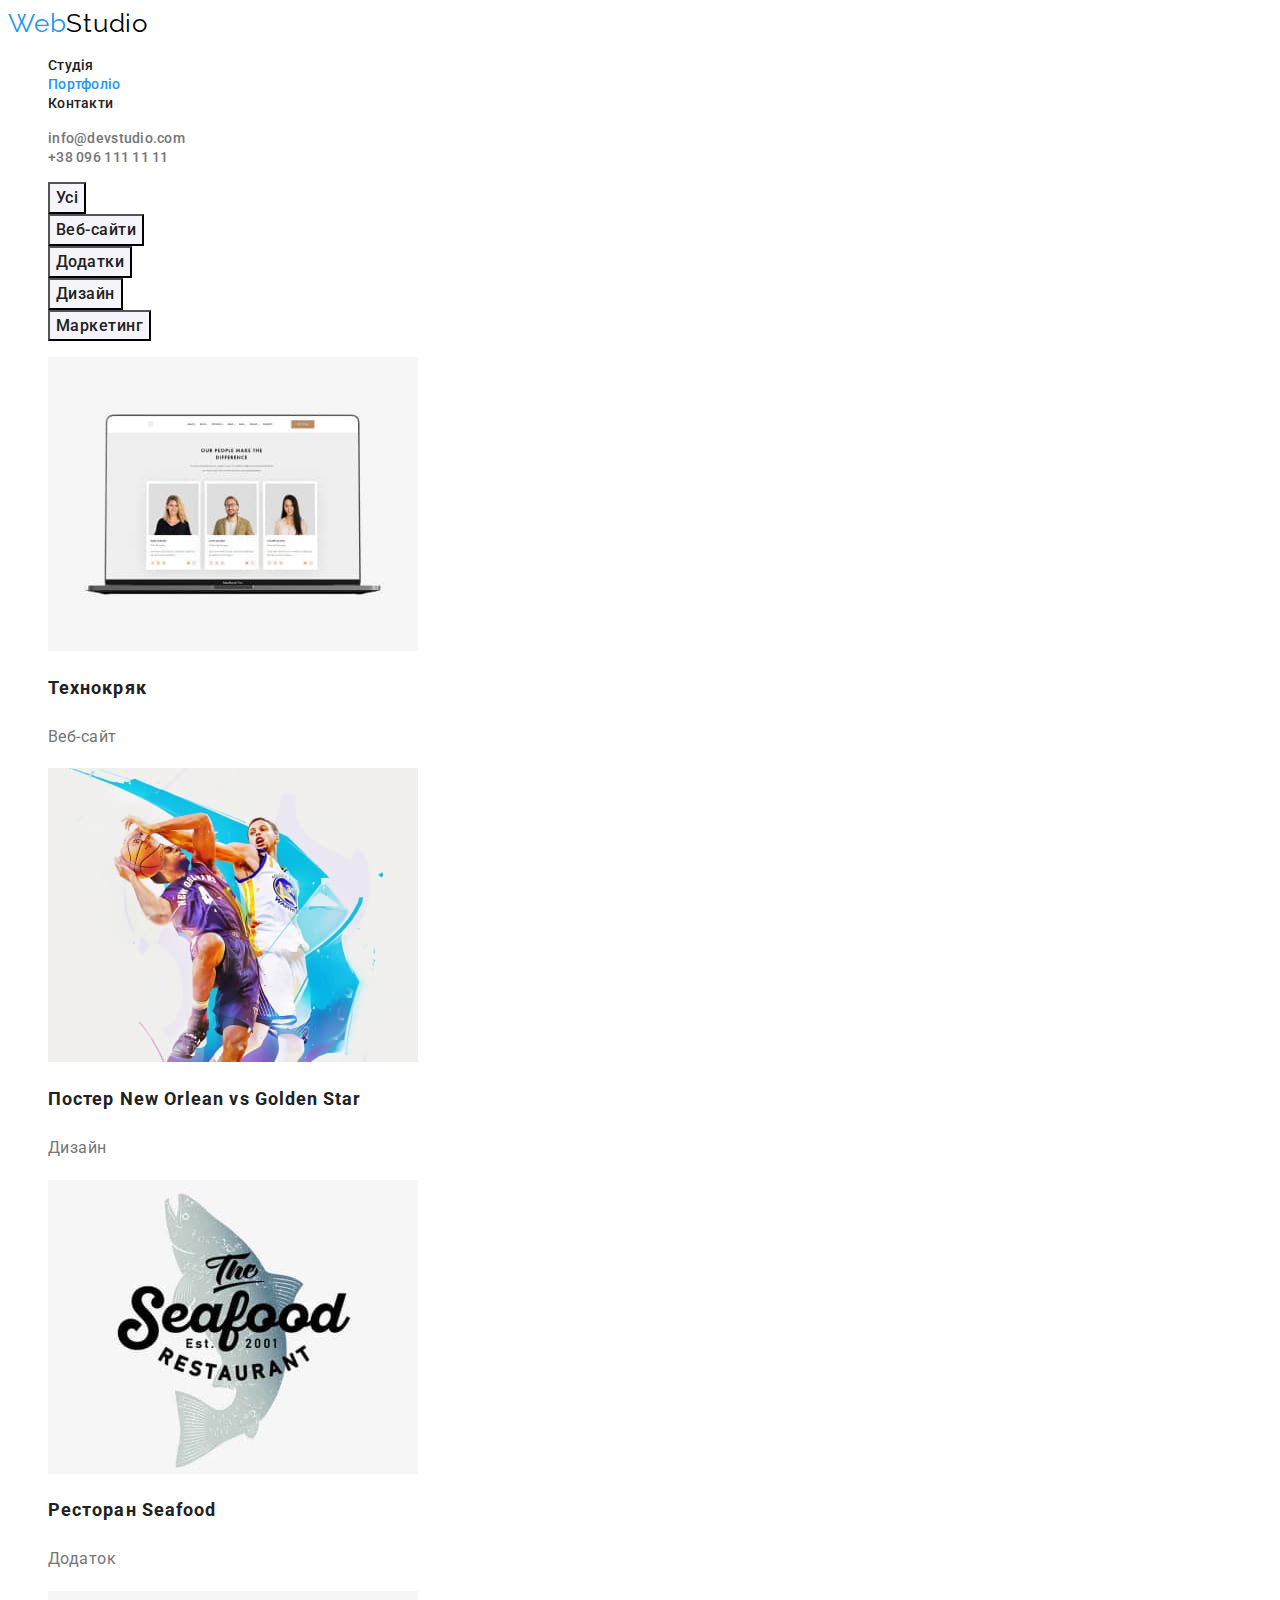
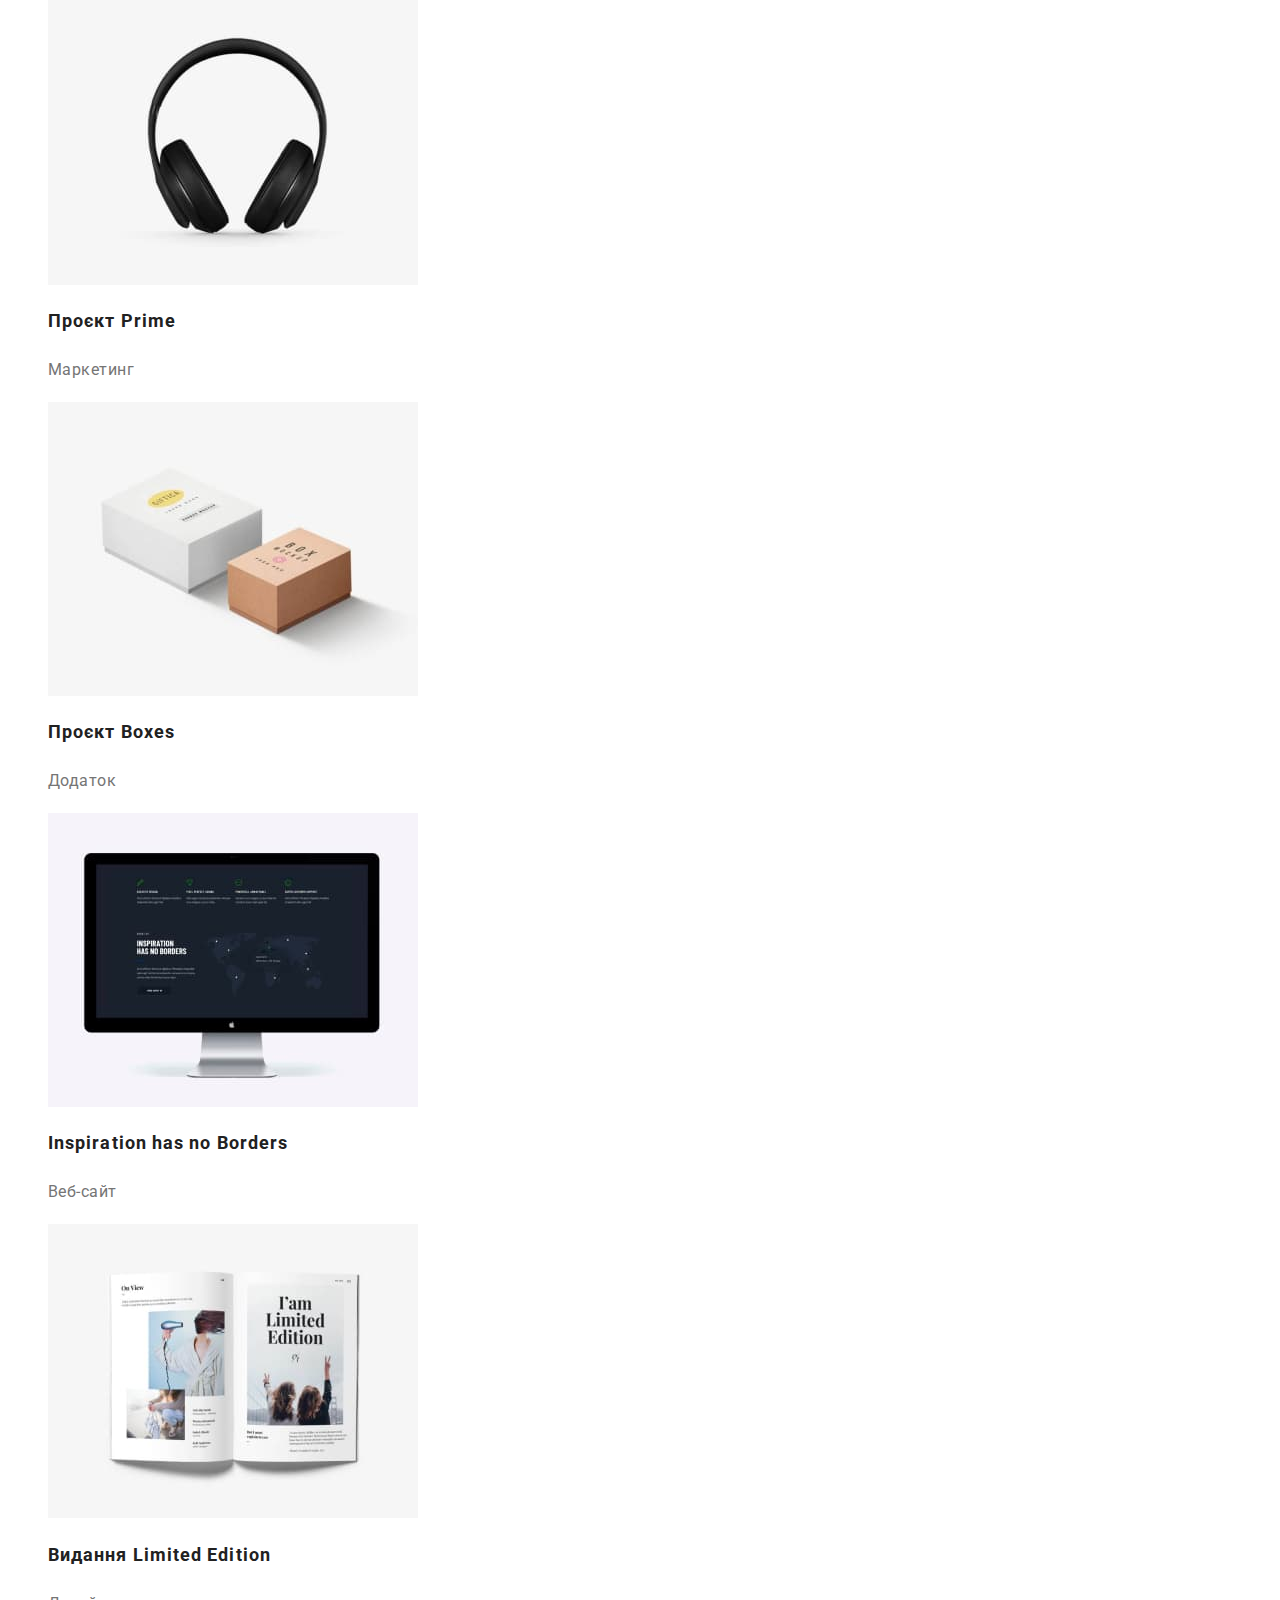
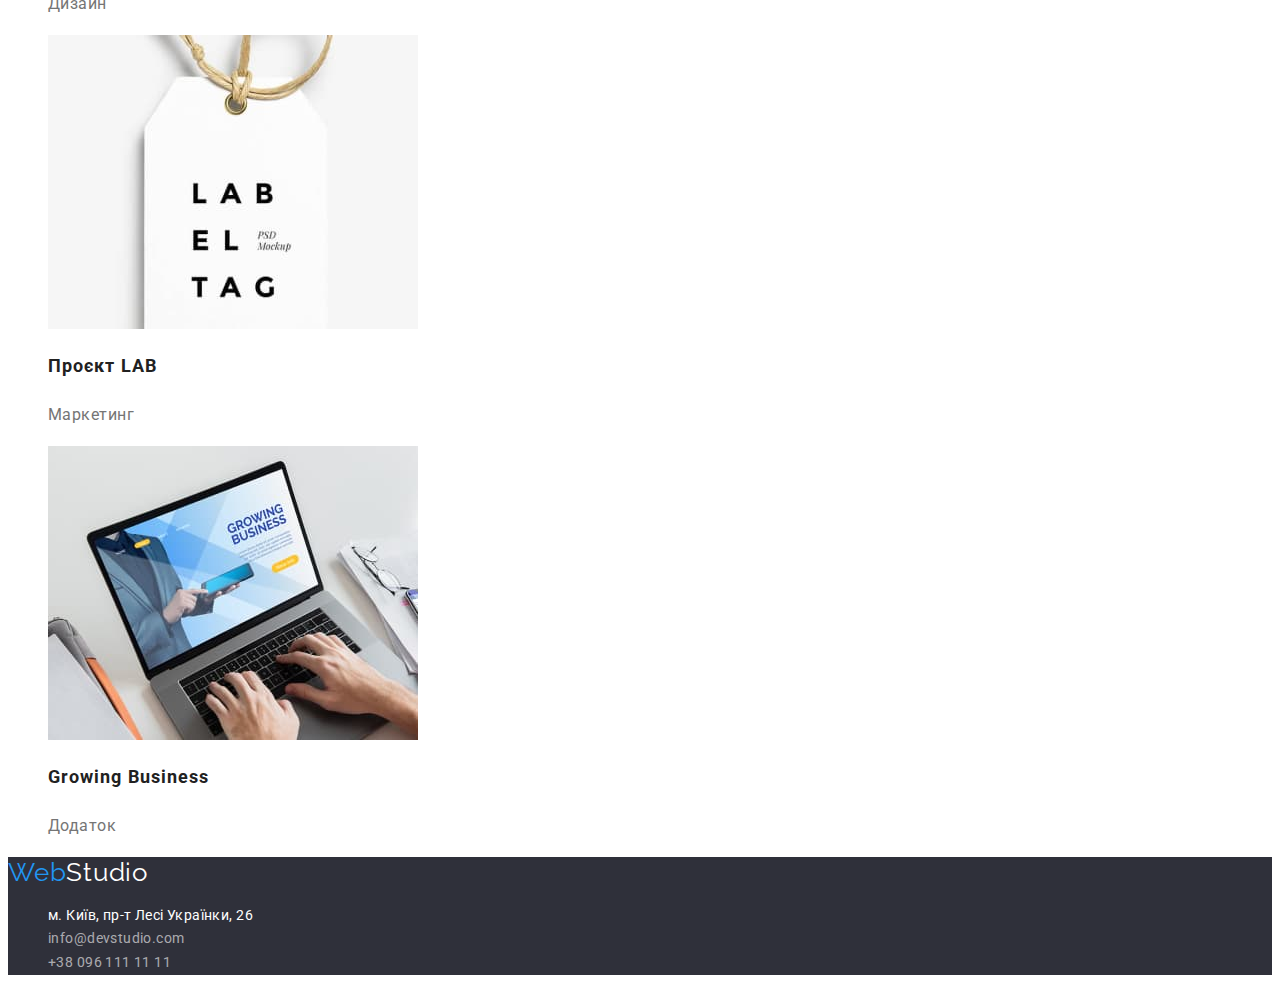
==== portfolio.html @ 79149551 "Initial commit" ====
<!DOCTYPE html>
<html lang="uk">
  <head>
    <meta charset="UTF-8" />
    <meta http-equiv="X-UA-Compatible" content="IE=edge" />
    <meta name="viewport" content="width=device-width, initial-scale=1.0" />
    <title>Портфоліо</title>
    <link rel="preconnect" href="https://fonts.googleapis.com" />
    <link rel="preconnect" href="https://fonts.gstatic.com" crossorigin />
    <link
      href="https://fonts.googleapis.com/css2?family=Raleway:wght@700&family=Roboto:wght@400;500;700;900&display=swap"
      rel="stylesheet"
    />
    <link rel="stylesheet" href="./css/styles.css" />
  </head>

  <body>
    <header>
      <a class="logo link" href="./index.html"
        >Web<span class="secondary-black">Studio</span></a
      >
      <nav>
        <ul class="header-list list">
          <li><a class="header-link link" href="./index.html">Студія</a></li>
          <li>
            <a class="header-link link current" href="./portfolio.html"
              >Портфоліо</a
            >
          </li>
          <li><a class="header-link link" href="">Контакти</a></li>
        </ul>
      </nav>
      <ul class="contacts-list list">
        <li>
          <a class="contacts-link link" href="emailto:info@devstudio.com"
            >info@devstudio.com</a
          >
        </li>
        <li>
          <a class="contacts-link link" href="tel:+380961111111"
            >+38 096 111 11 11</a
          >
        </li>
      </ul>
    </header>

    <main>
      <!-- Portfolio Section -->
      <section>
        <h1 class="visually-hidden">Наше портфоліо</h1>
        <ul class="filter-list list">
          <li><button class="filter-button" type="button">Усі</button></li>
          <li>
            <button class="filter-button" type="button">Веб-сайти</button>
          </li>
          <li><button class="filter-button" type="button">Додатки</button></li>
          <li><button class="filter-button" type="button">Дизайн</button></li>
          <li>
            <button class="filter-button" type="button">Маркетинг</button>
          </li>
        </ul>
        <ul class="portfolio-list list">
          <li>
            <img
              src="./images/portfolio1.jpg"
              alt="Наші спеціалісти"
              width="370"
              height="294"
            />
            <h2 class="portfolio-title">Технокряк</h2>
            <p class="portfolio-text">Веб-сайт</p>
          </li>
          <li>
            <img
              src="./images/portfolio2.jpg"
              alt="Футбольний постер"
              width="370"
              height="294"
            />
            <h2 class="portfolio-title">Постер New Orlean vs Golden Star</h2>
            <p class="portfolio-text">Дизайн</p>
          </li>
          <li>
            <img
              src="./images/portfolio3.jpg"
              alt="Логотип ресторану"
              width="370"
              height="294"
            />
            <h2 class="portfolio-title">Ресторан Seafood</h2>
            <p class="portfolio-text">Додаток</p>
          </li>
          <li>
            <img
              src="./images/portfolio4.jpg"
              alt="Навушники"
              width="370"
              height="294"
            />
            <h2 class="portfolio-title">Проєкт Prime</h2>
            <p class="portfolio-text">Маркетинг</p>
          </li>
          <li>
            <img
              src="./images/portfolio5.jpg"
              alt="Дві коробочки"
              width="370"
              height="294"
            />
            <h2 class="portfolio-title">Проєкт Boxes</h2>
            <p class="portfolio-text">Додаток</p>
          </li>
          <li>
            <img
              src="./images/portfolio6.jpg"
              alt="Монітор"
              width="370"
              height="294"
            />
            <h2 class="portfolio-title">Inspiration has no Borders</h2>
            <p class="portfolio-text">Веб-сайт</p>
          </li>
          <li>
            <img
              src="./images/portfolio7.jpg"
              alt="Відкрита книга"
              width="370"
              height="294"
            />
            <h2 class="portfolio-title">Видання Limited Edition</h2>
            <p class="portfolio-text">Дизайн</p>
          </li>
          <li>
            <img
              src="./images/portfolio8.jpg"
              alt="Паперовий ярлик"
              width="370"
              height="294"
            />
            <h2 class="portfolio-title">Проєкт LAB</h2>
            <p class="portfolio-text">Маркетинг</p>
          </li>
          <li>
            <img
              src="./images/portfolio9.jpg"
              alt="Відкритий ноутбук"
              width="370"
              height="294"
            />
            <h2 class="portfolio-title">Growing Business</h2>
            <p class="portfolio-text">Додаток</p>
          </li>
        </ul>
      </section>
    </main>

    <footer class="footer">
      <a class="logo link" href="./index.html"
        >Web<span class="main-white">Studio</span></a
      >
      <address class="footer-address">
        <ul class="footer-list list">
          <li>
            <a
              class="footer-link link"
              href="https://goo.gl/maps/Sf7SDFhJT4M1kA9y5"
              target="_blank"
              rel="noopener noreferrer"
              >м. Київ, пр-т Лесі Українки, 26
            </a>
          </li>
          <li>
            <a
              class="footer-link link contacts"
              href="emailto:info@devstudio.com"
              >info@devstudio.com</a
            >
          </li>
          <li>
            <a class="footer-link link contacts" href="tel:+380961111111"
              >+38 096 111 11 11</a
            >
          </li>
        </ul>
      </address>
    </footer>
  </body>
</html>
---- css/styles.css ----
:root {
  --main-color: #212121;
  --text-color: #757575;
  --accent-color: #2196f3;
  --main-white-color: #ffff;
  --secondary-white-color: rgba(255, 255, 255, 0.6);
  --secondary-black-color: #000000;
  --background-dark-color: #2f303a;
  --background-light-color: #f5f4fa;
  --background-blue-color: #188ce8;
}

body {
  font-family: "Roboto", "Arial", "Helvetica", sans-serif;
  background-color: var(--main-white-color);
}

.link {
  text-decoration: none;
}

.list {
  list-style: none;
}

.visually-hidden {
  position: absolute;
  white-space: nowrap;
  width: 1px;
  height: 1px;
  overflow: hidden;
  border: 0;
  padding: 0;
  clip: rect(0 0 0 0);
  clip-path: inset(50%);
  margin: -1px;
}

/* -----Header-Logo----- */
.logo {
  color: var(--accent-color);
  font-family: "Raleway", sans-serif;
  font-size: 26px;
  line-height: 1.19;
  letter-spacing: 0.03em;
}

.secondary-black {
  color: var(--secondary-black-color);
}

/* -----Header Site Nav----- */
.header-link,
.contacts-link {
  font-weight: 500;
  font-size: 14px;
  line-height: 1.14;
  letter-spacing: 0.02em;
  color: var(--main-color);
}

.contacts-link.link {
  color: var(--text-color);
}

.header-link:hover,
.header-link:focus {
  color: var(--accent-color);
}

.header-list .current {
  color: var(--accent-color);
}

/* -----Header Contacts----- */
.contacts-link:hover,
.contacts-link:focus {
  color: var(--accent-color);
}

/* -----Hero Section----- */
.hero {
  background-color: var(--background-dark-color);
}

.hero-title {
  font-weight: 900;
  font-size: 44px;
  line-height: 1.36;
  letter-spacing: 0.06em;
  text-transform: uppercase;
  color: var(--main-white-color);
}

.hero-button {
  font-family: inherit;
  font-weight: 700;
  font-size: 16px;
  line-height: 1.88;
  letter-spacing: 0.06em;
  color: var(--main-white-color);
  background-color: var(--accent-color);
  cursor: pointer;
}

.hero-button:hover,
.hero-button:focus {
  background-color: var(--background-blue-color);
}
/* -----List of Merits----- */
.merits-title {
  font-size: 14px;
  line-height: 1.14;
  letter-spacing: 0.03em;
  text-transform: uppercase;
  color: var(--main-color);
}

.merits-text {
  font-size: 14px;
  line-height: 1.71;
  letter-spacing: 0.03em;
  color: var(--text-color);
}

/* -----What We Do----- */
.activities-title {
  font-size: 36px;
  line-height: 1.17;
  letter-spacing: 0.03em;
  color: var(--main-color);
}

/* -----Our Team----- */
.team {
  background-color: var(--background-light-color);
}
.team-title {
  font-size: 36px;
  line-height: 1.17;
  letter-spacing: 0.03em;
  color: var(--main-color);
}

.team-member {
  font-weight: 500;
  font-size: 16px;
  line-height: 1.19;
  letter-spacing: 0.03em;
  color: var(--main-color);
}
.team-member-role {
  font-size: 16px;
  line-height: 1.19;
  letter-spacing: 0.03em;
  color: var(--text-color);
}

/* -----Portfolio Page----- */
.filter-button {
  font-family: inherit;
  font-weight: 500;
  font-size: 16px;
  line-height: 1.62;
  letter-spacing: 0.03em;
  color: var(--main-color);
  background-color: var(--background-light-color);
  cursor: pointer;
}

.filter-button:hover,
.filter-button:focus {
  color: var(--main-white-color);
  background-color: var(--accent-color);
}

.portfolio-title {
  font-size: 18px;
  line-height: 2;
  letter-spacing: 0.06em;
  color: var(--main-color);
}

.portfolio-text {
  font-size: 16px;
  line-height: 1.88;
  letter-spacing: 0.03em;
  color: var(--text-color);
}
/* -----Footer----- */
.footer {
  background-color: var(--background-dark-color);
}

/* -----Footer Logo----- */
.logo {
  color: var(--accent-color);
  font-family: "Raleway", sans-serif;
  font-size: 26px;
  line-height: 1.19;
  letter-spacing: 0.03em;
}

.main-white {
  color: var(--main-white-color);
}

/* -----Footer Contacts----- */
.footer-address {
  font-style: normal;
}

.footer-link {
  font-size: 14px;
  line-height: 1.71;
  letter-spacing: 0.03em;
  color: var(--main-white-color);
}

.footer-link.contacts {
  color: rgba(255, 255, 255, 0.6);
}

.footer-link:hover,
.footer-link:focus {
  color: var(--accent-color);
}
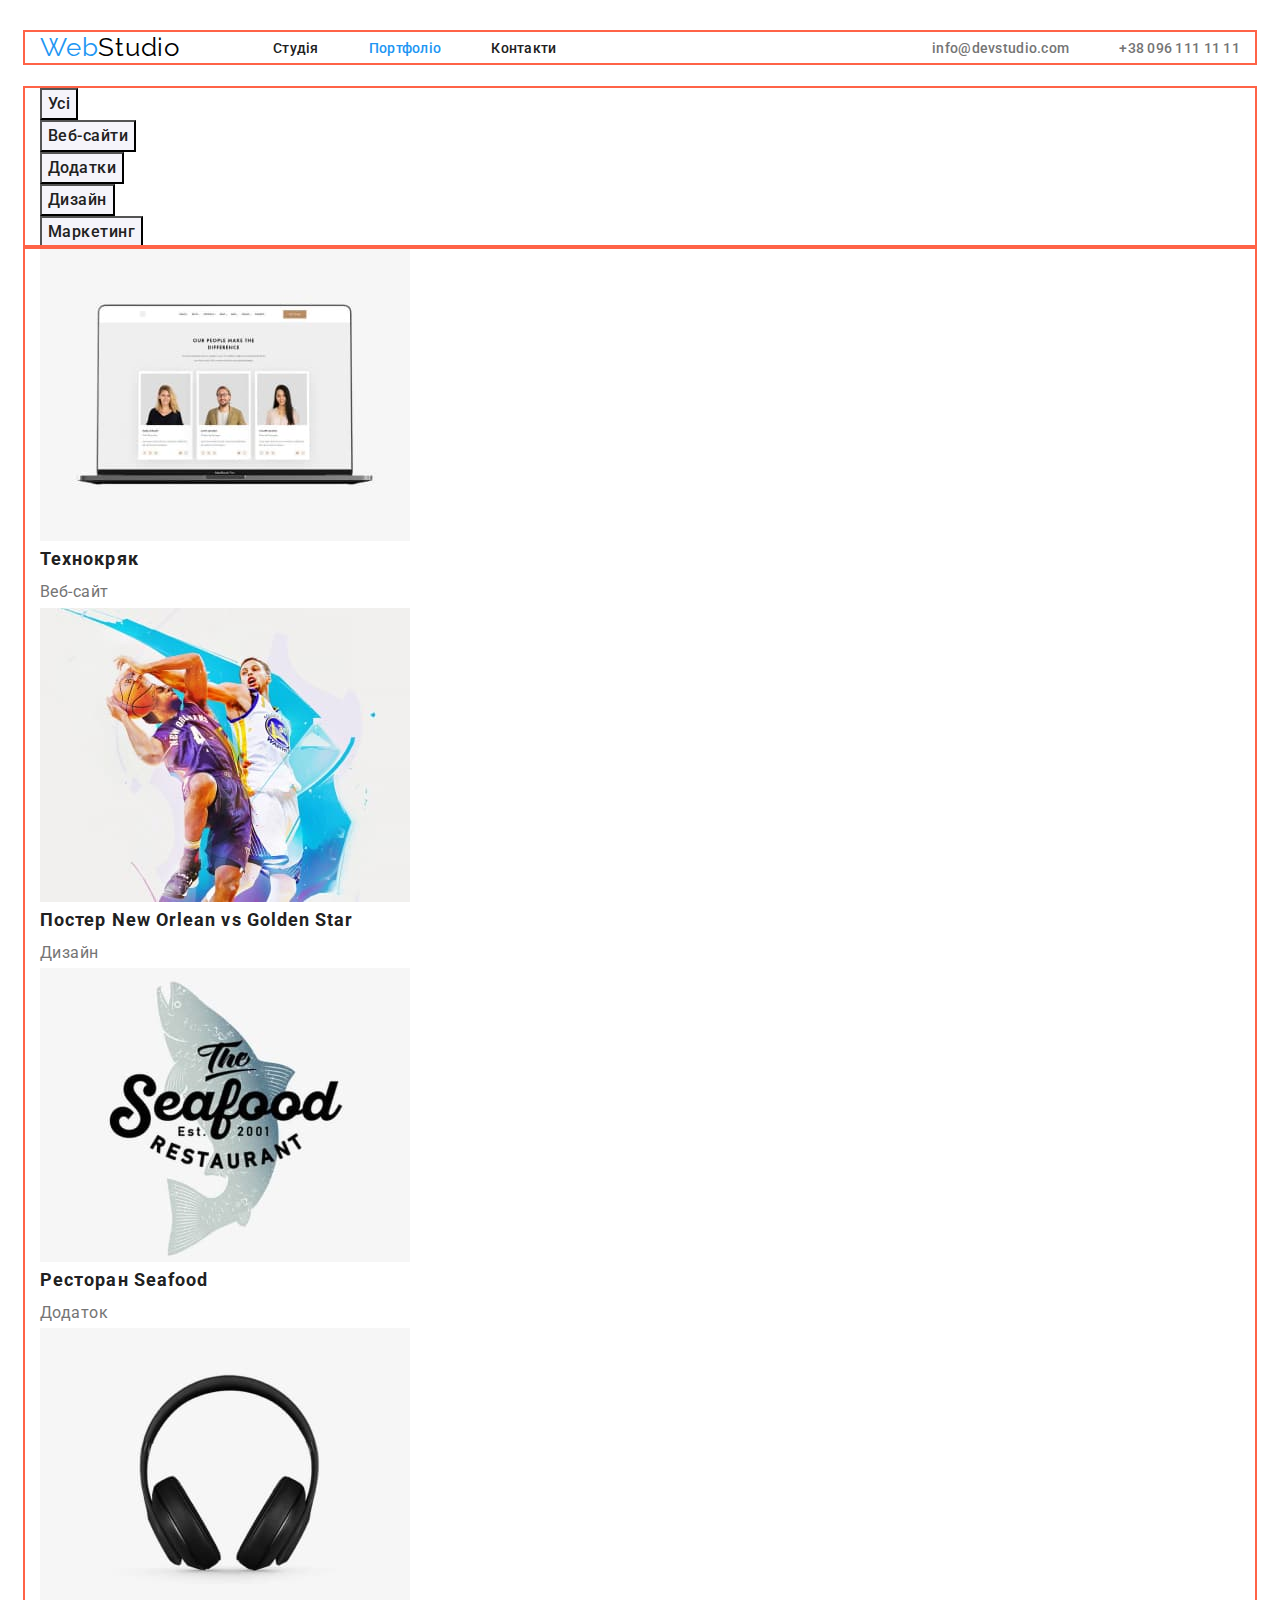
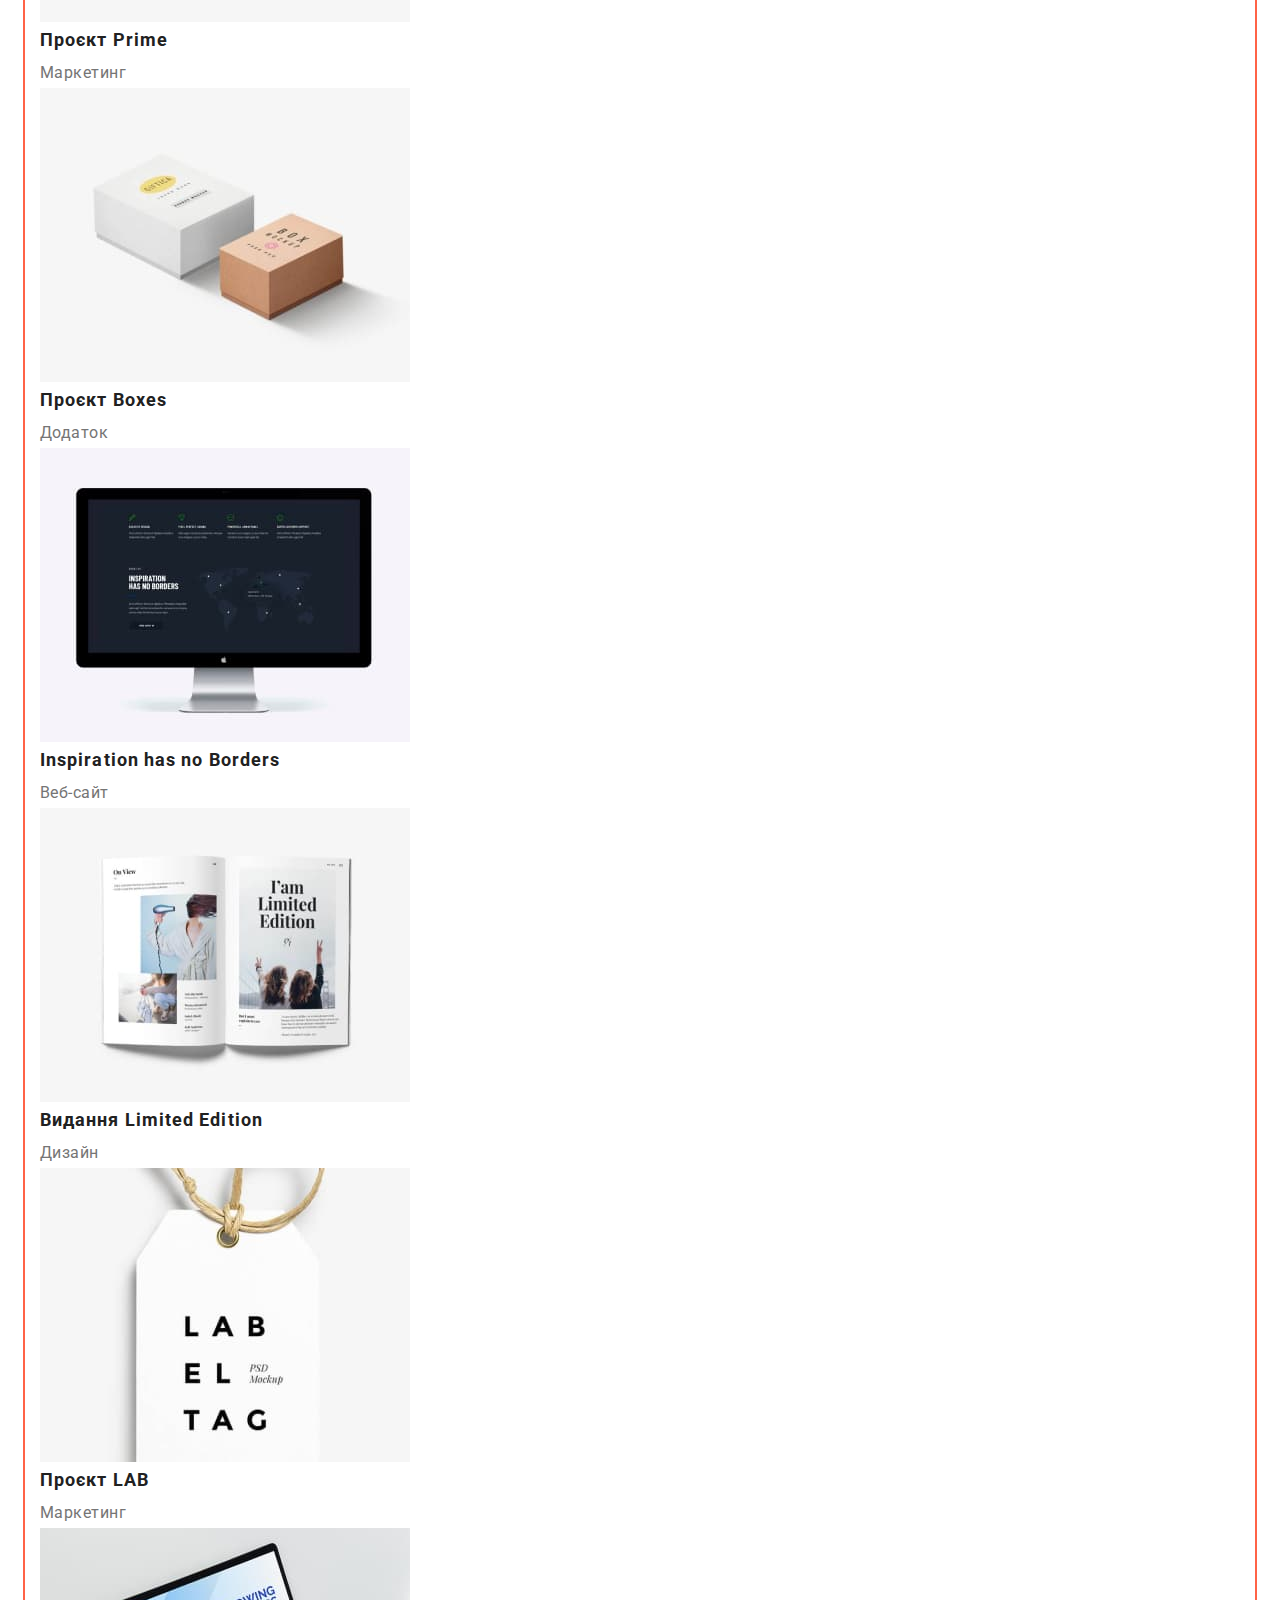
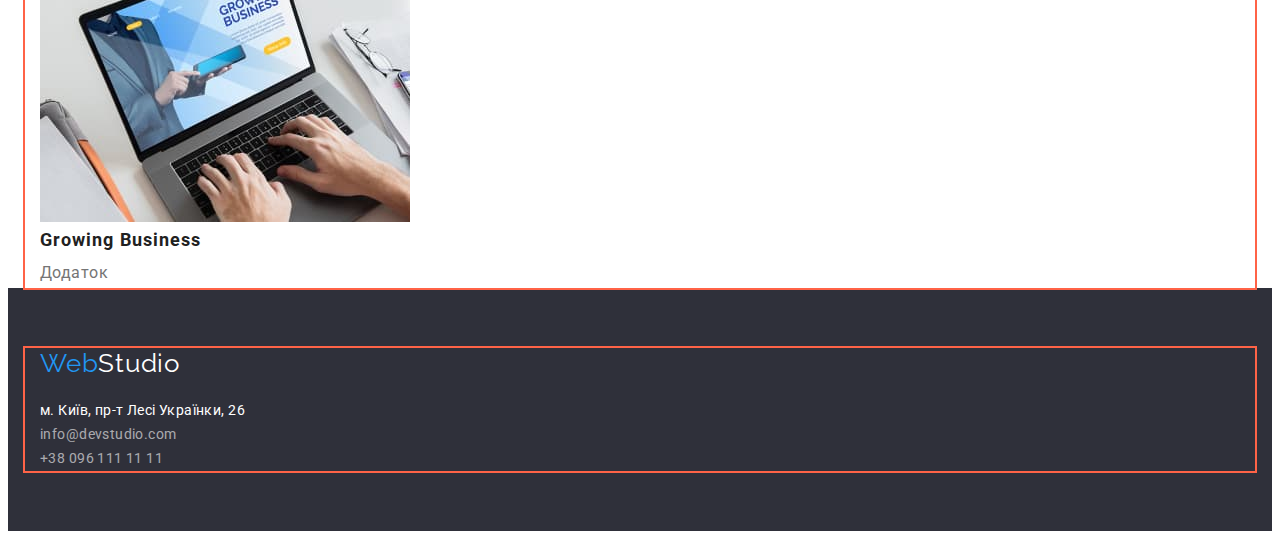
==== commit 6ee744d3: "Adds normalize, reset, containers" ====
--- a/portfolio.html
+++ b/portfolio.html
@@ -11,178 +11,187 @@
       href="https://fonts.googleapis.com/css2?family=Raleway:wght@700&family=Roboto:wght@400;500;700;900&display=swap"
       rel="stylesheet"
     />
+    <link rel="stylesheet" href="https://cdnjs.cloudflare.com/ajax/libs/modern-normalize/1.1.0/modern-normalize.min.css" integrity="sha512-wpPYUAdjBVSE4KJnH1VR1HeZfpl1ub8YT/NKx4PuQ5NmX2tKuGu6U/JRp5y+Y8XG2tV+wKQpNHVUX03MfMFn9Q==" crossorigin="anonymous" referrerpolicy="no-referrer" />
     <link rel="stylesheet" href="./css/styles.css" />
   </head>
 
   <body>
-    <header>
-      <a class="logo link" href="./index.html"
-        >Web<span class="secondary-black">Studio</span></a
-      >
-      <nav>
-        <ul class="header-list list">
-          <li><a class="header-link link" href="./index.html">Студія</a></li>
+    <header class="header">
+      <div class="container header-container">
+        <a class="logo link" href="./index.html"
+          >Web<span class="secondary-black">Studio</span></a
+        >
+        <nav class="header-nav">
+          <ul class="header-list list">
+            <li><a class="header-link link" href="./index.html">Студія</a></li>
+            <li>
+              <a class="header-link link current" href="./portfolio.html"
+                >Портфоліо</a
+              >
+            </li>
+            <li><a class="header-link link" href="">Контакти</a></li>
+          </ul>
+        </nav>
+        <ul class="contacts-list list">
           <li>
-            <a class="header-link link current" href="./portfolio.html"
-              >Портфоліо</a
+            <a class="contacts-link link" href="emailto:info@devstudio.com"
+              >info@devstudio.com</a
             >
           </li>
-          <li><a class="header-link link" href="">Контакти</a></li>
+          <li>
+            <a class="contacts-link link" href="tel:+380961111111"
+              >+38 096 111 11 11</a
+            >
+          </li>
         </ul>
-      </nav>
-      <ul class="contacts-list list">
-        <li>
-          <a class="contacts-link link" href="emailto:info@devstudio.com"
-            >info@devstudio.com</a
-          >
-        </li>
-        <li>
-          <a class="contacts-link link" href="tel:+380961111111"
-            >+38 096 111 11 11</a
-          >
-        </li>
-      </ul>
+      </div>
     </header>
 
     <main>
       <!-- Portfolio Section -->
       <section>
         <h1 class="visually-hidden">Наше портфоліо</h1>
-        <ul class="filter-list list">
-          <li><button class="filter-button" type="button">Усі</button></li>
-          <li>
-            <button class="filter-button" type="button">Веб-сайти</button>
-          </li>
-          <li><button class="filter-button" type="button">Додатки</button></li>
-          <li><button class="filter-button" type="button">Дизайн</button></li>
-          <li>
-            <button class="filter-button" type="button">Маркетинг</button>
-          </li>
-        </ul>
-        <ul class="portfolio-list list">
-          <li>
-            <img
-              src="./images/portfolio1.jpg"
-              alt="Наші спеціалісти"
-              width="370"
-              height="294"
-            />
-            <h2 class="portfolio-title">Технокряк</h2>
-            <p class="portfolio-text">Веб-сайт</p>
-          </li>
-          <li>
-            <img
-              src="./images/portfolio2.jpg"
-              alt="Футбольний постер"
-              width="370"
-              height="294"
-            />
-            <h2 class="portfolio-title">Постер New Orlean vs Golden Star</h2>
-            <p class="portfolio-text">Дизайн</p>
-          </li>
-          <li>
-            <img
-              src="./images/portfolio3.jpg"
-              alt="Логотип ресторану"
-              width="370"
-              height="294"
-            />
-            <h2 class="portfolio-title">Ресторан Seafood</h2>
-            <p class="portfolio-text">Додаток</p>
-          </li>
-          <li>
-            <img
-              src="./images/portfolio4.jpg"
-              alt="Навушники"
-              width="370"
-              height="294"
-            />
-            <h2 class="portfolio-title">Проєкт Prime</h2>
-            <p class="portfolio-text">Маркетинг</p>
-          </li>
-          <li>
-            <img
-              src="./images/portfolio5.jpg"
-              alt="Дві коробочки"
-              width="370"
-              height="294"
-            />
-            <h2 class="portfolio-title">Проєкт Boxes</h2>
-            <p class="portfolio-text">Додаток</p>
-          </li>
-          <li>
-            <img
-              src="./images/portfolio6.jpg"
-              alt="Монітор"
-              width="370"
-              height="294"
-            />
-            <h2 class="portfolio-title">Inspiration has no Borders</h2>
-            <p class="portfolio-text">Веб-сайт</p>
-          </li>
-          <li>
-            <img
-              src="./images/portfolio7.jpg"
-              alt="Відкрита книга"
-              width="370"
-              height="294"
-            />
-            <h2 class="portfolio-title">Видання Limited Edition</h2>
-            <p class="portfolio-text">Дизайн</p>
-          </li>
-          <li>
-            <img
-              src="./images/portfolio8.jpg"
-              alt="Паперовий ярлик"
-              width="370"
-              height="294"
-            />
-            <h2 class="portfolio-title">Проєкт LAB</h2>
-            <p class="portfolio-text">Маркетинг</p>
-          </li>
-          <li>
-            <img
-              src="./images/portfolio9.jpg"
-              alt="Відкритий ноутбук"
-              width="370"
-              height="294"
-            />
-            <h2 class="portfolio-title">Growing Business</h2>
-            <p class="portfolio-text">Додаток</p>
-          </li>
-        </ul>
+        <div class="container">
+          <ul class="filter-list list">
+            <li><button class="filter-button" type="button">Усі</button></li>
+            <li>
+              <button class="filter-button" type="button">Веб-сайти</button>
+            </li>
+            <li><button class="filter-button" type="button">Додатки</button></li>
+            <li><button class="filter-button" type="button">Дизайн</button></li>
+            <li>
+              <button class="filter-button" type="button">Маркетинг</button>
+            </li>
+          </ul>
+        </div>
+        <div class="container">
+          <ul class="portfolio-list list">
+            <li>
+              <img
+                src="./images/portfolio1.jpg"
+                alt="Наші спеціалісти"
+                width="370"
+                height="294"
+              />
+              <h2 class="portfolio-title">Технокряк</h2>
+              <p class="portfolio-text">Веб-сайт</p>
+            </li>
+            <li>
+              <img
+                src="./images/portfolio2.jpg"
+                alt="Футбольний постер"
+                width="370"
+                height="294"
+              />
+              <h2 class="portfolio-title">Постер New Orlean vs Golden Star</h2>
+              <p class="portfolio-text">Дизайн</p>
+            </li>
+            <li>
+              <img
+                src="./images/portfolio3.jpg"
+                alt="Логотип ресторану"
+                width="370"
+                height="294"
+              />
+              <h2 class="portfolio-title">Ресторан Seafood</h2>
+              <p class="portfolio-text">Додаток</p>
+            </li>
+            <li>
+              <img
+                src="./images/portfolio4.jpg"
+                alt="Навушники"
+                width="370"
+                height="294"
+              />
+              <h2 class="portfolio-title">Проєкт Prime</h2>
+              <p class="portfolio-text">Маркетинг</p>
+            </li>
+            <li>
+              <img
+                src="./images/portfolio5.jpg"
+                alt="Дві коробочки"
+                width="370"
+                height="294"
+              />
+              <h2 class="portfolio-title">Проєкт Boxes</h2>
+              <p class="portfolio-text">Додаток</p>
+            </li>
+            <li>
+              <img
+                src="./images/portfolio6.jpg"
+                alt="Монітор"
+                width="370"
+                height="294"
+              />
+              <h2 class="portfolio-title">Inspiration has no Borders</h2>
+              <p class="portfolio-text">Веб-сайт</p>
+            </li>
+            <li>
+              <img
+                src="./images/portfolio7.jpg"
+                alt="Відкрита книга"
+                width="370"
+                height="294"
+              />
+              <h2 class="portfolio-title">Видання Limited Edition</h2>
+              <p class="portfolio-text">Дизайн</p>
+            </li>
+            <li>
+              <img
+                src="./images/portfolio8.jpg"
+                alt="Паперовий ярлик"
+                width="370"
+                height="294"
+              />
+              <h2 class="portfolio-title">Проєкт LAB</h2>
+              <p class="portfolio-text">Маркетинг</p>
+            </li>
+            <li>
+              <img
+                src="./images/portfolio9.jpg"
+                alt="Відкритий ноутбук"
+                width="370"
+                height="294"
+              />
+              <h2 class="portfolio-title">Growing Business</h2>
+              <p class="portfolio-text">Додаток</p>
+            </li>
+          </ul>
+        </div>
       </section>
     </main>
 
     <footer class="footer">
-      <a class="logo link" href="./index.html"
-        >Web<span class="main-white">Studio</span></a
-      >
-      <address class="footer-address">
-        <ul class="footer-list list">
-          <li>
-            <a
-              class="footer-link link"
-              href="https://goo.gl/maps/Sf7SDFhJT4M1kA9y5"
-              target="_blank"
-              rel="noopener noreferrer"
-              >м. Київ, пр-т Лесі Українки, 26
-            </a>
-          </li>
-          <li>
-            <a
-              class="footer-link link contacts"
-              href="emailto:info@devstudio.com"
-              >info@devstudio.com</a
-            >
-          </li>
-          <li>
-            <a class="footer-link link contacts" href="tel:+380961111111"
-              >+38 096 111 11 11</a
-            >
-          </li>
-        </ul>
-      </address>
+      <div class="container">
+        <a class="logo link" href="./index.html"
+          >Web<span class="main-white">Studio</span></a
+        >
+        <address class="footer-address">
+          <ul class="footer-list list">
+            <li>
+              <a
+                class="footer-link link"
+                href="https://goo.gl/maps/Sf7SDFhJT4M1kA9y5"
+                target="_blank"
+                rel="noopener noreferrer"
+                >м. Київ, пр-т Лесі Українки, 26
+              </a>
+            </li>
+            <li>
+              <a
+                class="footer-link link contacts"
+                href="emailto:info@devstudio.com"
+                >info@devstudio.com</a
+              >
+            </li>
+            <li>
+              <a class="footer-link link contacts" href="tel:+380961111111"
+                >+38 096 111 11 11</a
+              >
+            </li>
+          </ul>
+        </address>
+      </div>
     </footer>
   </body>
 </html>
--- a/css/styles.css
+++ b/css/styles.css
@@ -15,12 +15,44 @@
   background-color: var(--main-white-color);
 }
 
+p,
+h1,
+h2,
+h3,
+h4,
+h5,
+h6 {
+  margin: 0;
+}
+
+ul {
+  margin: 0;
+  padding-left: 0;
+}
+
+img {
+  display: block;
+}
+
 .link {
   text-decoration: none;
 }
 
 .list {
   list-style: none;
+}
+
+.section {
+  padding-top: 94px;
+  padding-bottom: 94px;
+}
+
+.container {
+  width: 1200px;
+  padding-left: 15px;
+  padding-right: 15px;
+  margin: 0 auto;
+  outline: 2px solid tomato;
 }
 
 .visually-hidden {
@@ -36,7 +68,35 @@
   margin: -1px;
 }
 
+/* -----Header Positioning----- */
+
+.header {
+  padding-top: 24px;
+  padding-bottom: 25px;
+}
+
+.header-container {
+  display: flex;
+  align-items: center;
+}
+
+.header-nav {
+  margin-left: 93px;
+}
+
+.header-list {
+  display: flex;
+  gap: 50px;
+}
+
+.contacts-list {
+  display: flex;
+  gap: 50px;
+  margin-left: auto;
+}
+
 /* -----Header-Logo----- */
+
 .logo {
   color: var(--accent-color);
   font-family: "Raleway", sans-serif;
@@ -83,7 +143,19 @@
   background-color: var(--background-dark-color);
 }
 
+.hero.section {
+  padding-top: 200px;
+  padding-bottom: 200px;
+}
+
+.hero-container {
+    text-align: center;
+}
+
 .hero-title {
+  max-width: 696px;
+  margin: 0 auto;
+  
   font-weight: 900;
   font-size: 44px;
   line-height: 1.36;
@@ -93,6 +165,8 @@
 }
 
 .hero-button {
+  margin-top: 30px;
+
   font-family: inherit;
   font-weight: 700;
   font-size: 16px;
@@ -192,6 +266,17 @@
   background-color: var(--background-dark-color);
 }
 
+/* -----Footer Positioning----- */
+
+.footer {
+  padding-top: 60px;
+  padding-bottom: 60px;
+}
+
+.footer-list {
+  gap: 9px;
+}
+
 /* -----Footer Logo----- */
 .logo {
   color: var(--accent-color);
@@ -207,6 +292,8 @@
 
 /* -----Footer Contacts----- */
 .footer-address {
+  margin-top: 20px;
+
   font-style: normal;
 }
 
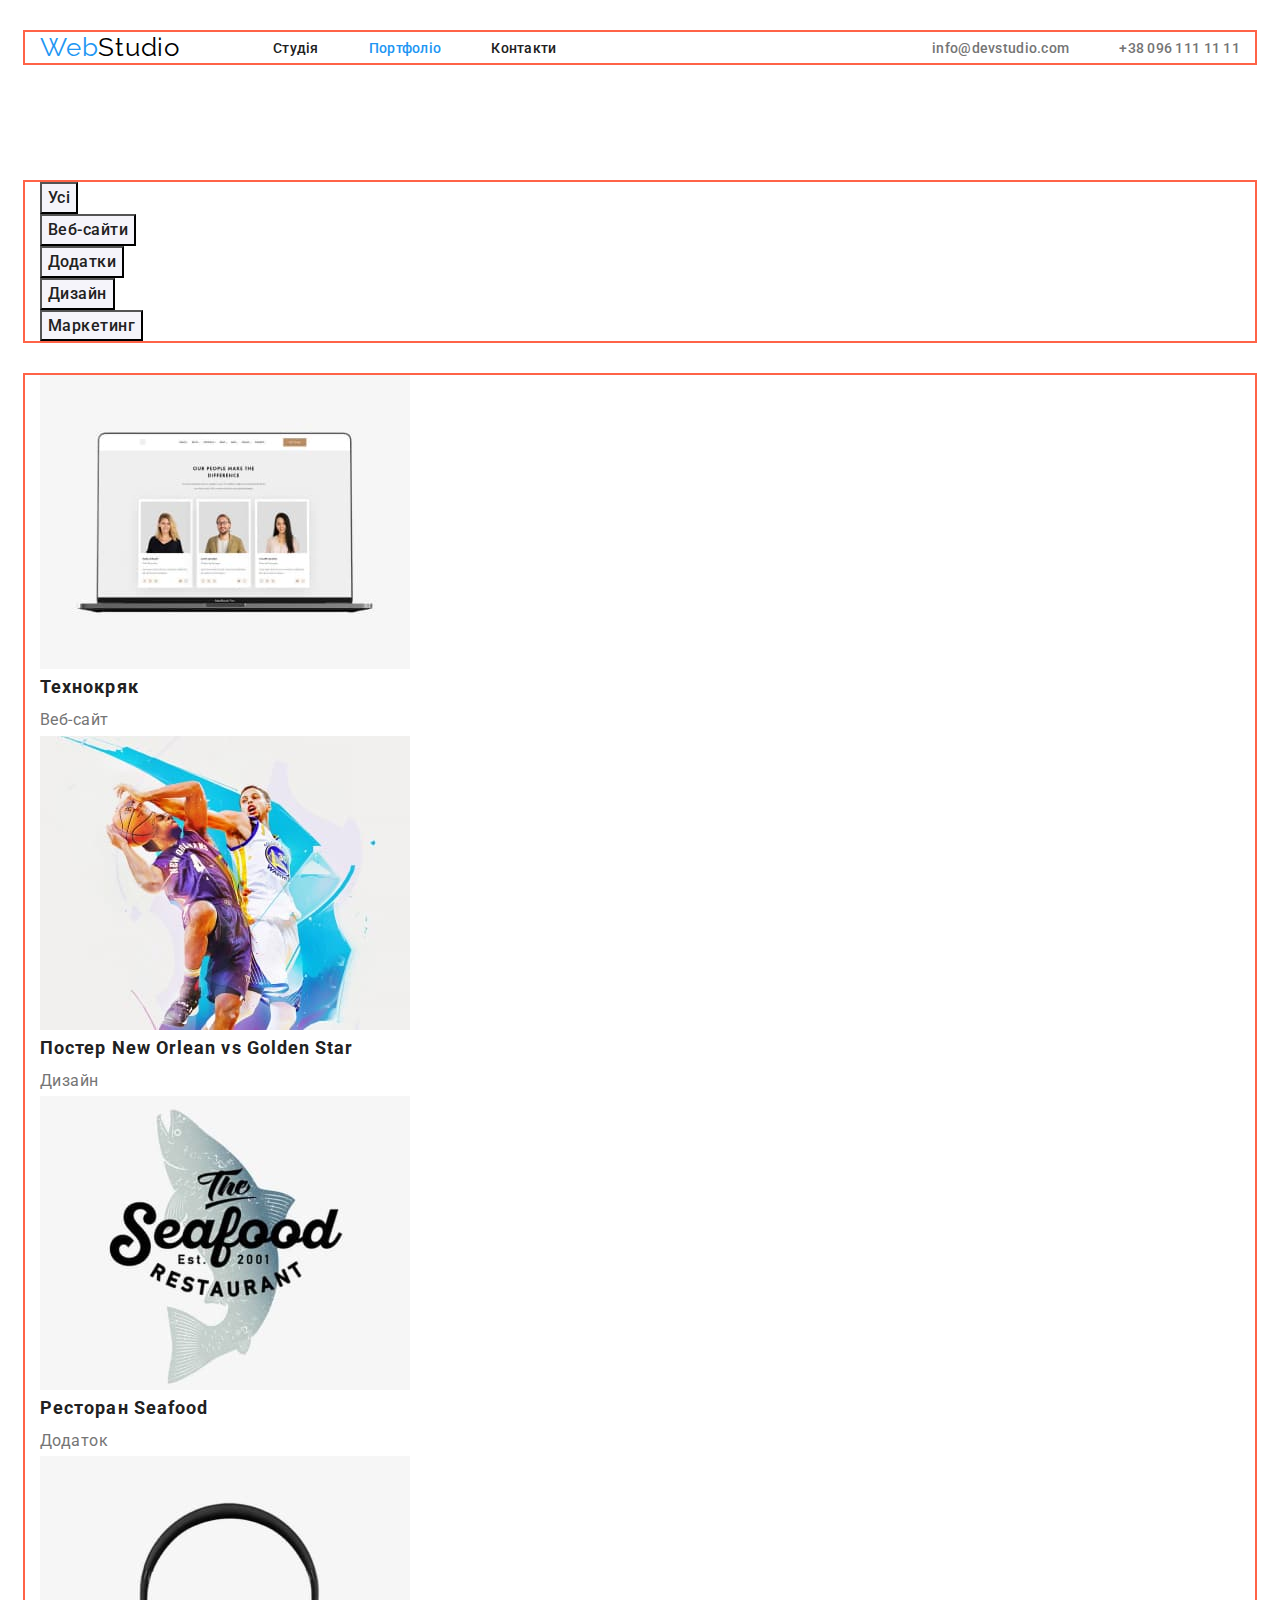
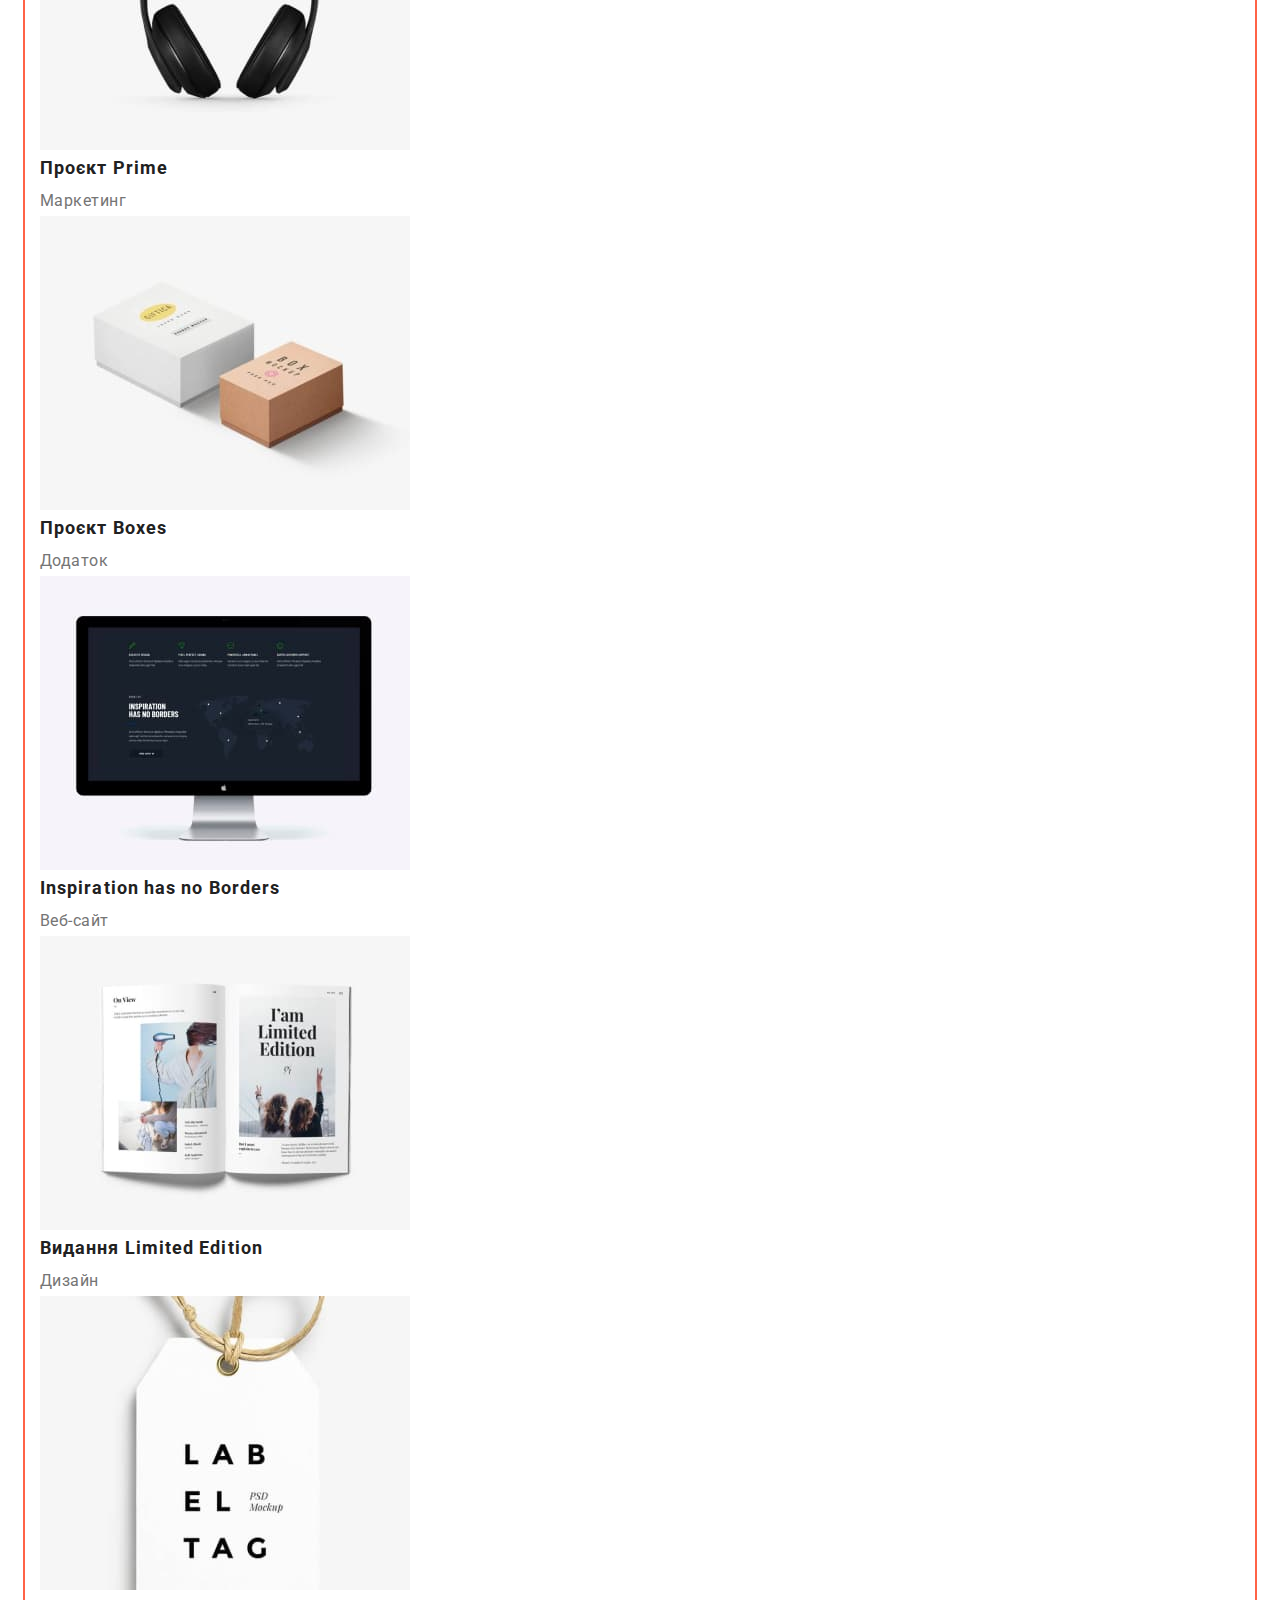
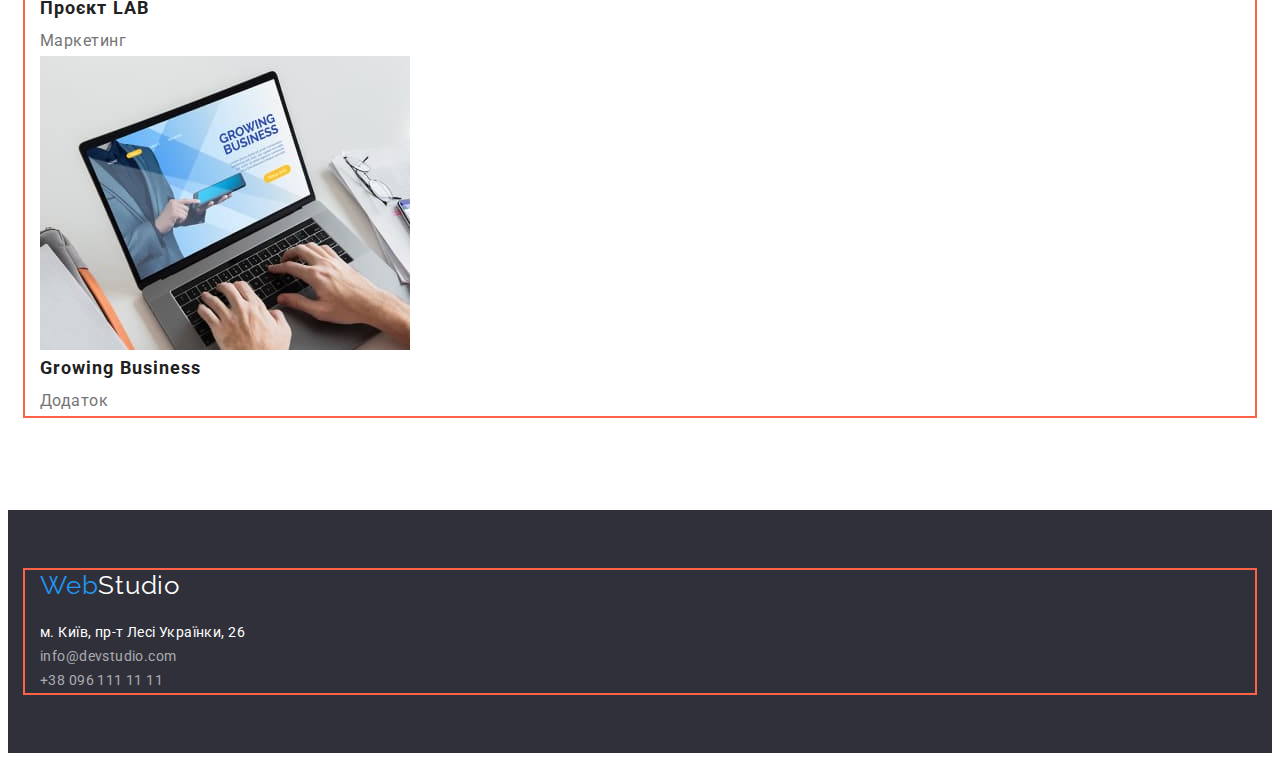
==== commit e5507f96: "Adds sizes" ====
--- a/portfolio.html
+++ b/portfolio.html
@@ -49,7 +49,7 @@
 
     <main>
       <!-- Portfolio Section -->
-      <section>
+      <section class="section">
         <h1 class="visually-hidden">Наше портфоліо</h1>
         <div class="container">
           <ul class="filter-list list">
--- a/css/styles.css
+++ b/css/styles.css
@@ -149,13 +149,13 @@
 }
 
 .hero-container {
-    text-align: center;
+  text-align: center;
 }
 
 .hero-title {
   max-width: 696px;
   margin: 0 auto;
-  
+
   font-weight: 900;
   font-size: 44px;
   line-height: 1.36;
@@ -167,6 +167,11 @@
 .hero-button {
   margin-top: 30px;
 
+  display: inline-block;
+  border-radius: 4px;
+  padding: 10px 32px;
+  min-width: 216px;
+
   font-family: inherit;
   font-weight: 700;
   font-size: 16px;
@@ -198,6 +203,10 @@
 }
 
 /* -----What We Do----- */
+.activities.section {
+  padding-top: 0;
+}
+
 .activities-title {
   font-size: 36px;
   line-height: 1.17;
@@ -231,6 +240,10 @@
 }
 
 /* -----Portfolio Page----- */
+.portfolio-list {
+  margin-top: 34px;
+}
+
 .filter-button {
   font-family: inherit;
   font-weight: 500;
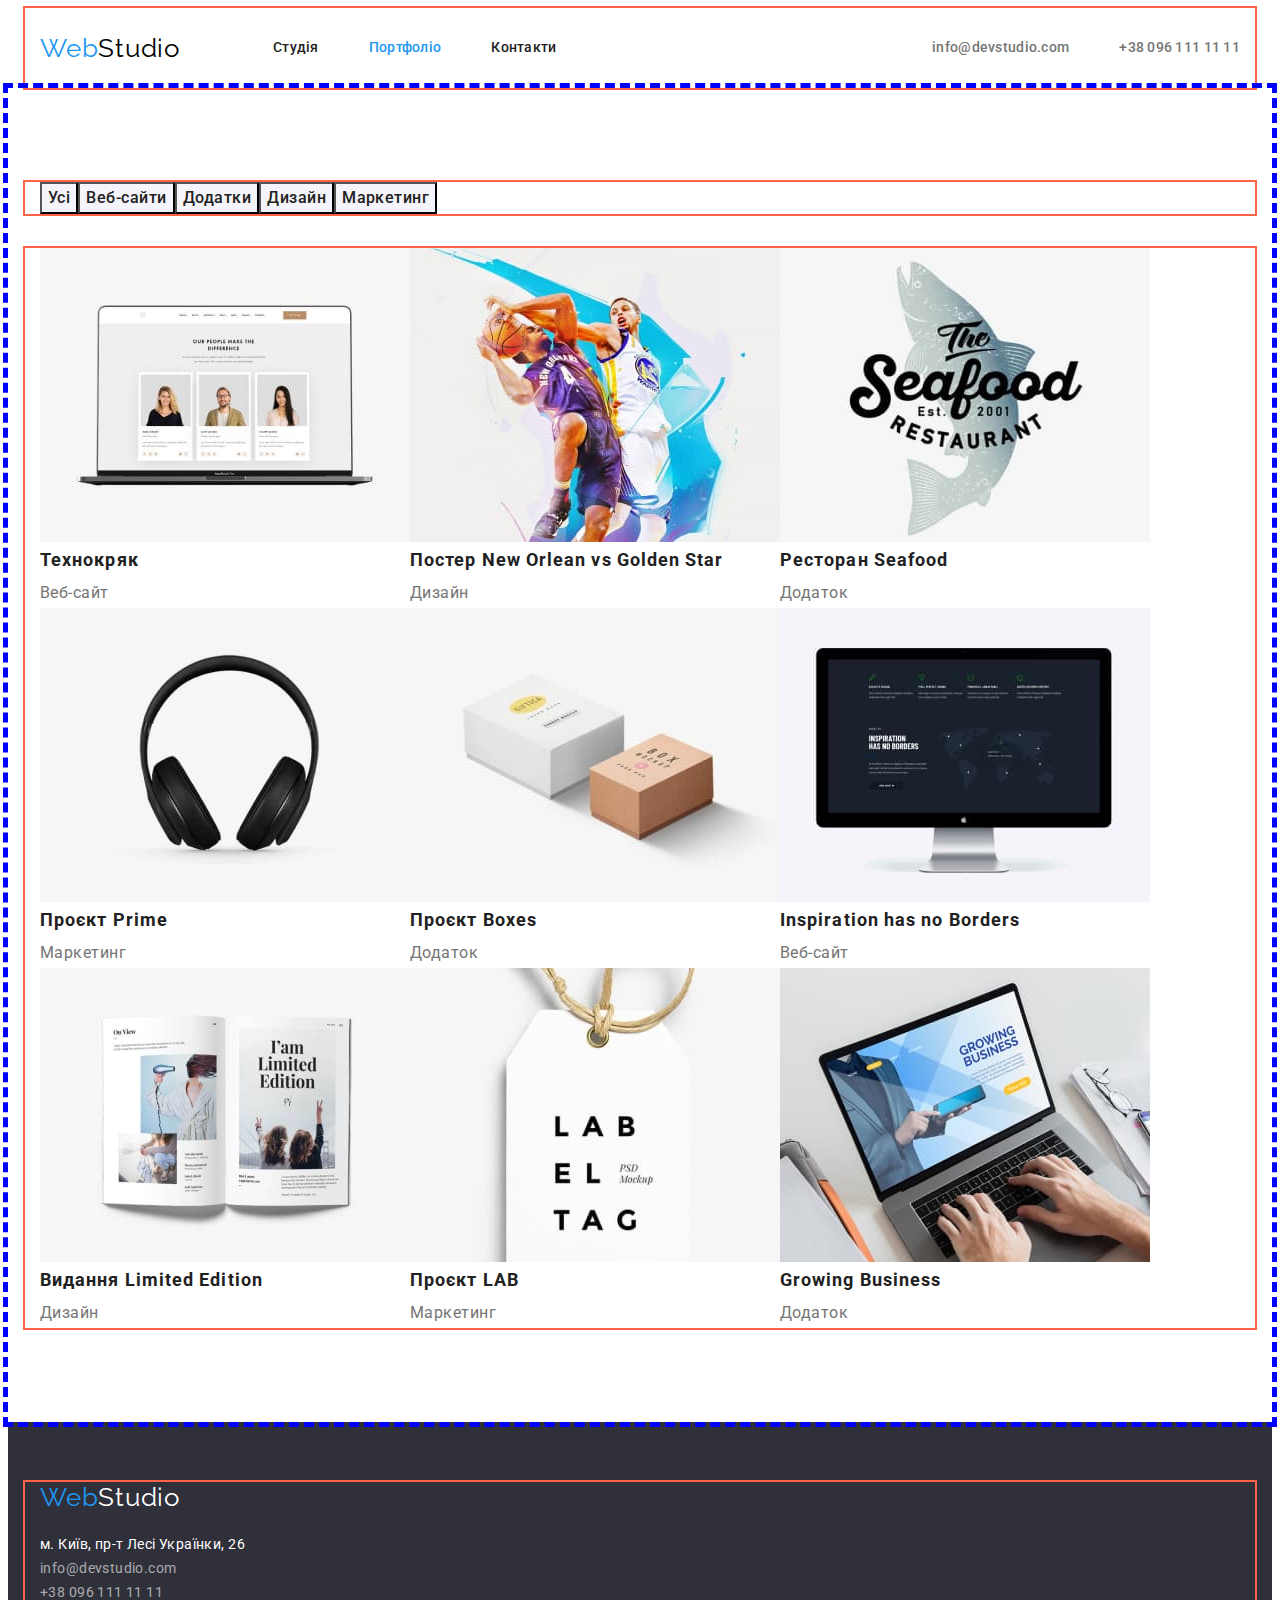
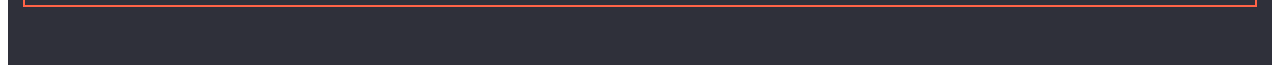
==== commit 095a8e5a: "Adds complete main section" ====
--- a/portfolio.html
+++ b/portfolio.html
@@ -16,7 +16,7 @@
   </head>
 
   <body>
-    <header class="header">
+    <header>
       <div class="container header-container">
         <a class="logo link" href="./index.html"
           >Web<span class="secondary-black">Studio</span></a
--- a/css/styles.css
+++ b/css/styles.css
@@ -1,4 +1,5 @@
 :root {
+  --main-gap: 30px;
   --main-color: #212121;
   --text-color: #757575;
   --accent-color: #2196f3;
@@ -25,13 +26,10 @@
   margin: 0;
 }
 
-ul {
-  margin: 0;
-  padding-left: 0;
-}
-
 img {
   display: block;
+  max-width: 100%;
+  height: auto;
 }
 
 .link {
@@ -39,12 +37,16 @@
 }
 
 .list {
+  margin: 0;
+  padding: 0;
   list-style: none;
 }
 
 .section {
   padding-top: 94px;
   padding-bottom: 94px;
+
+  outline: 5px dashed blue;
 }
 
 .container {
@@ -52,6 +54,7 @@
   padding-left: 15px;
   padding-right: 15px;
   margin: 0 auto;
+
   outline: 2px solid tomato;
 }
 
@@ -70,11 +73,6 @@
 
 /* -----Header Positioning----- */
 
-.header {
-  padding-top: 24px;
-  padding-bottom: 25px;
-}
-
 .header-container {
   display: flex;
   align-items: center;
@@ -112,6 +110,10 @@
 /* -----Header Site Nav----- */
 .header-link,
 .contacts-link {
+  display: block;
+  padding-top: 32px;
+  padding-bottom: 32px;
+
   font-weight: 500;
   font-size: 14px;
   line-height: 1.14;
@@ -140,21 +142,20 @@
 
 /* -----Hero Section----- */
 .hero {
-  background-color: var(--background-dark-color);
-}
-
-.hero.section {
   padding-top: 200px;
   padding-bottom: 200px;
-}
-
-.hero-container {
   text-align: center;
+
+  background-color: var(--background-dark-color);
+
+  outline: 5px dashed blue;
 }
 
 .hero-title {
-  max-width: 696px;
-  margin: 0 auto;
+  width: 696px;
+  margin-left: auto;
+  margin-right: auto;
+  margin-bottom: 30px;
 
   font-weight: 900;
   font-size: 44px;
@@ -165,12 +166,11 @@
 }
 
 .hero-button {
-  margin-top: 30px;
-
   display: inline-block;
   border-radius: 4px;
+  border: none;
   padding: 10px 32px;
-  min-width: 216px;
+  min-width: 227px;
 
   font-family: inherit;
   font-weight: 700;
@@ -187,7 +187,19 @@
   background-color: var(--background-blue-color);
 }
 /* -----List of Merits----- */
+.merits-list {
+  display: flex;
+  flex-wrap: wrap;
+  gap: var(--main-gap);
+}
+
+.merits-item {
+  width: calc((100% - 3 * var(--main-gap)) / 4);
+}
+
 .merits-title {
+  margin-bottom: 10px;
+
   font-size: 14px;
   line-height: 1.14;
   letter-spacing: 0.03em;
@@ -205,27 +217,60 @@
 /* -----What We Do----- */
 .activities.section {
   padding-top: 0;
+  text-align: center;
 }
 
 .activities-title {
+  margin-bottom: 50px;
+
   font-size: 36px;
   line-height: 1.17;
   letter-spacing: 0.03em;
   color: var(--main-color);
 }
 
+.activities-list {
+  display: flex;
+  flex-wrap: wrap;
+  gap: var(--main-gap);
+}
+
+.activities-item {
+  width: calc((100% - 2 * var(--main-gap)) / 3);
+}
+
 /* -----Our Team----- */
 .team {
+  text-align: center;
+
   background-color: var(--background-light-color);
 }
 .team-title {
+  margin-bottom: 50px;
+
   font-size: 36px;
   line-height: 1.17;
   letter-spacing: 0.03em;
   color: var(--main-color);
 }
 
+.team-list {
+  display: flex;
+  flex-wrap: wrap;
+  gap: var(--main-gap);
+}
+
+.team-item {
+  width: calc((100% - 3 * var(--main-gap)) / 4);
+  }
+
+.card-content {
+  padding: 30px;
+  }
+
 .team-member {
+  margin-bottom: 10px;
+
   font-weight: 500;
   font-size: 16px;
   line-height: 1.19;
@@ -240,8 +285,8 @@
 }
 
 /* -----Portfolio Page----- */
-.portfolio-list {
-  margin-top: 34px;
+.filter-list {
+  display: flex;
 }
 
 .filter-button {
@@ -259,6 +304,12 @@
 .filter-button:focus {
   color: var(--main-white-color);
   background-color: var(--accent-color);
+}
+
+.portfolio-list {
+  margin-top: 34px;
+  display: flex;
+  flex-wrap: wrap;
 }
 
 .portfolio-title {
@@ -274,6 +325,7 @@
   letter-spacing: 0.03em;
   color: var(--text-color);
 }
+
 /* -----Footer----- */
 .footer {
   background-color: var(--background-dark-color);
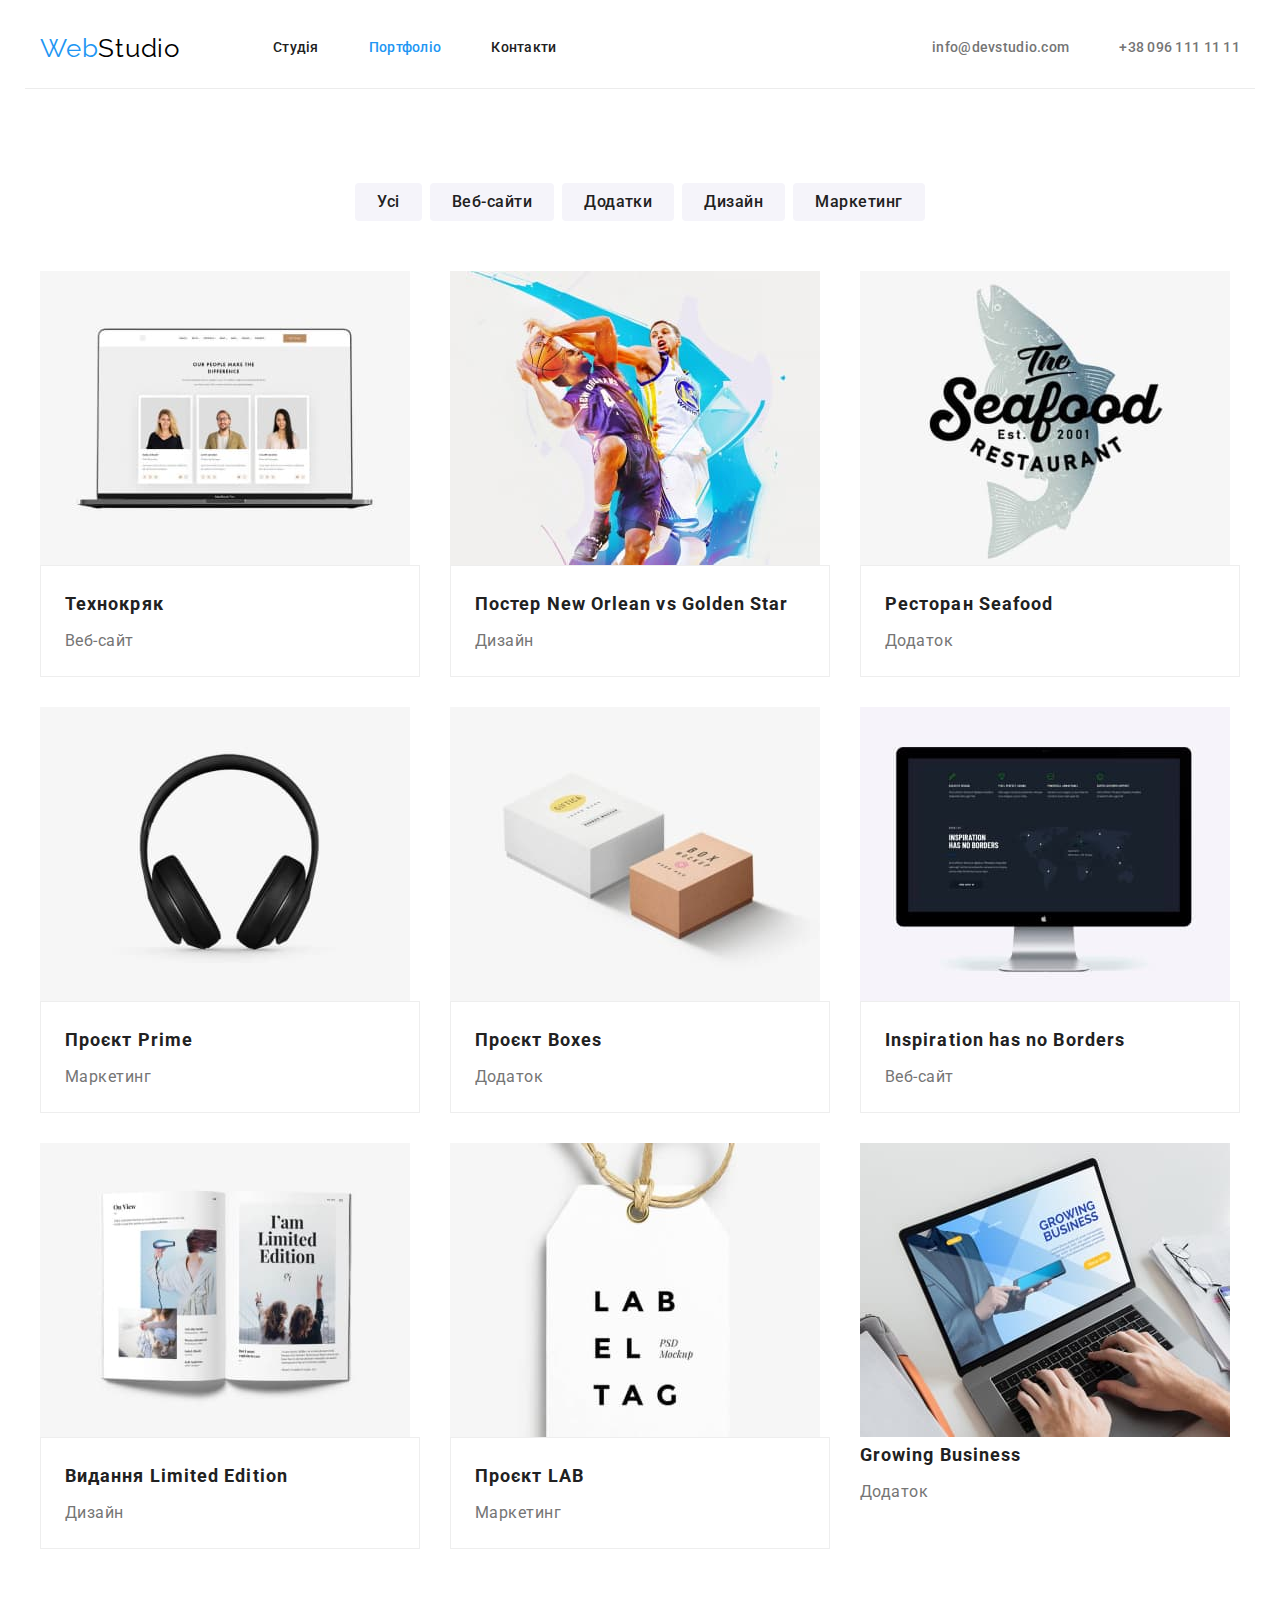
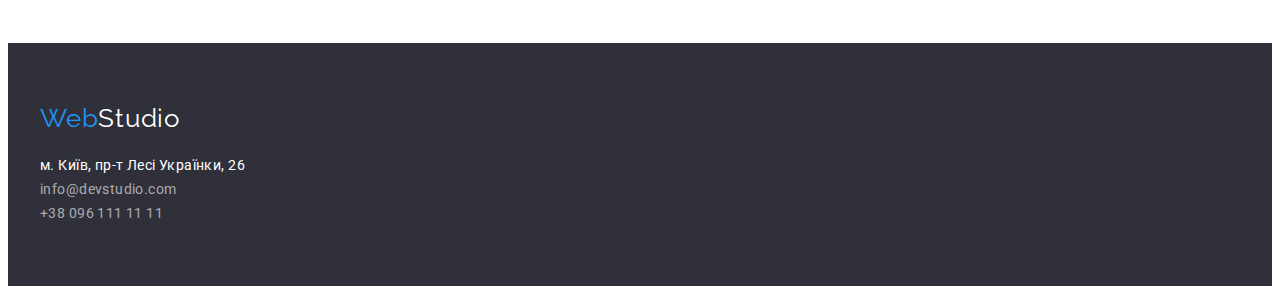
==== commit 6305e043: "Adds final features" ====
--- a/portfolio.html
+++ b/portfolio.html
@@ -11,7 +11,13 @@
       href="https://fonts.googleapis.com/css2?family=Raleway:wght@700&family=Roboto:wght@400;500;700;900&display=swap"
       rel="stylesheet"
     />
-    <link rel="stylesheet" href="https://cdnjs.cloudflare.com/ajax/libs/modern-normalize/1.1.0/modern-normalize.min.css" integrity="sha512-wpPYUAdjBVSE4KJnH1VR1HeZfpl1ub8YT/NKx4PuQ5NmX2tKuGu6U/JRp5y+Y8XG2tV+wKQpNHVUX03MfMFn9Q==" crossorigin="anonymous" referrerpolicy="no-referrer" />
+    <link
+      rel="stylesheet"
+      href="https://cdnjs.cloudflare.com/ajax/libs/modern-normalize/1.1.0/modern-normalize.min.css"
+      integrity="sha512-wpPYUAdjBVSE4KJnH1VR1HeZfpl1ub8YT/NKx4PuQ5NmX2tKuGu6U/JRp5y+Y8XG2tV+wKQpNHVUX03MfMFn9Q=="
+      crossorigin="anonymous"
+      referrerpolicy="no-referrer"
+    />
     <link rel="stylesheet" href="./css/styles.css" />
   </head>
 
@@ -32,6 +38,7 @@
             <li><a class="header-link link" href="">Контакти</a></li>
           </ul>
         </nav>
+
         <ul class="contacts-list list">
           <li>
             <a class="contacts-link link" href="emailto:info@devstudio.com"
@@ -51,110 +58,144 @@
       <!-- Portfolio Section -->
       <section class="section">
         <h1 class="visually-hidden">Наше портфоліо</h1>
+
+        <!-- Filter Buttons -->
         <div class="container">
           <ul class="filter-list list">
             <li><button class="filter-button" type="button">Усі</button></li>
             <li>
               <button class="filter-button" type="button">Веб-сайти</button>
             </li>
-            <li><button class="filter-button" type="button">Додатки</button></li>
+            <li>
+              <button class="filter-button" type="button">Додатки</button>
+            </li>
             <li><button class="filter-button" type="button">Дизайн</button></li>
             <li>
               <button class="filter-button" type="button">Маркетинг</button>
             </li>
           </ul>
         </div>
+
+        <!-- Portfolio Section -->
         <div class="container">
           <ul class="portfolio-list list">
-            <li>
+            <li class="portfolio-item">
               <img
                 src="./images/portfolio1.jpg"
                 alt="Наші спеціалісти"
                 width="370"
                 height="294"
               />
-              <h2 class="portfolio-title">Технокряк</h2>
-              <p class="portfolio-text">Веб-сайт</p>
-            </li>
-            <li>
+              <div class="portfolio-item-description">
+                <h2 class="portfolio-title">Технокряк</h2>
+                <p class="portfolio-text">Веб-сайт</p>
+              </div>
+            </li>
+
+            <li class="portfolio-item">
               <img
                 src="./images/portfolio2.jpg"
                 alt="Футбольний постер"
                 width="370"
                 height="294"
               />
-              <h2 class="portfolio-title">Постер New Orlean vs Golden Star</h2>
-              <p class="portfolio-text">Дизайн</p>
-            </li>
-            <li>
+              <div class="portfolio-item-description">
+                <h2 class="portfolio-title">
+                  Постер New Orlean vs Golden Star
+                </h2>
+                <p class="portfolio-text">Дизайн</p>
+              </div>
+            </li>
+
+            <li class="portfolio-item">
               <img
                 src="./images/portfolio3.jpg"
                 alt="Логотип ресторану"
                 width="370"
                 height="294"
               />
-              <h2 class="portfolio-title">Ресторан Seafood</h2>
-              <p class="portfolio-text">Додаток</p>
-            </li>
-            <li>
+              <div class="portfolio-item-description">
+                <h2 class="portfolio-title">Ресторан Seafood</h2>
+                <p class="portfolio-text">Додаток</p>
+              </div>
+            </li>
+
+            <li class="portfolio-item">
               <img
                 src="./images/portfolio4.jpg"
                 alt="Навушники"
                 width="370"
                 height="294"
               />
-              <h2 class="portfolio-title">Проєкт Prime</h2>
-              <p class="portfolio-text">Маркетинг</p>
-            </li>
-            <li>
+              <div class="portfolio-item-description">
+                <h2 class="portfolio-title">Проєкт Prime</h2>
+                <p class="portfolio-text">Маркетинг</p>
+              </div>
+            </li>
+
+            <li class="portfolio-item">
               <img
                 src="./images/portfolio5.jpg"
                 alt="Дві коробочки"
                 width="370"
                 height="294"
               />
-              <h2 class="portfolio-title">Проєкт Boxes</h2>
-              <p class="portfolio-text">Додаток</p>
-            </li>
-            <li>
+              <div class="portfolio-item-description">
+                <h2 class="portfolio-title">Проєкт Boxes</h2>
+                <p class="portfolio-text">Додаток</p>
+              </div>
+            </li>
+
+            <li class="portfolio-item">
               <img
                 src="./images/portfolio6.jpg"
                 alt="Монітор"
                 width="370"
                 height="294"
               />
-              <h2 class="portfolio-title">Inspiration has no Borders</h2>
-              <p class="portfolio-text">Веб-сайт</p>
-            </li>
-            <li>
+              <div class="portfolio-item-description">
+                <h2 class="portfolio-title">Inspiration has no Borders</h2>
+                <p class="portfolio-text">Веб-сайт</p>
+              </div>
+            </li>
+
+            <li class="portfolio-item">
               <img
                 src="./images/portfolio7.jpg"
                 alt="Відкрита книга"
                 width="370"
                 height="294"
               />
-              <h2 class="portfolio-title">Видання Limited Edition</h2>
-              <p class="portfolio-text">Дизайн</p>
-            </li>
-            <li>
+              <div class="portfolio-item-description">
+                <h2 class="portfolio-title">Видання Limited Edition</h2>
+                <p class="portfolio-text">Дизайн</p>
+              </div>
+            </li>
+
+            <li class="portfolio-item">
               <img
                 src="./images/portfolio8.jpg"
                 alt="Паперовий ярлик"
                 width="370"
                 height="294"
               />
-              <h2 class="portfolio-title">Проєкт LAB</h2>
-              <p class="portfolio-text">Маркетинг</p>
-            </li>
-            <li>
+              <div class="portfolio-item-description">
+                <h2 class="portfolio-title">Проєкт LAB</h2>
+                <p class="portfolio-text">Маркетинг</p>
+              </div>
+            </li>
+
+            <li class="portfolio-item">
               <img
                 src="./images/portfolio9.jpg"
                 alt="Відкритий ноутбук"
                 width="370"
                 height="294"
               />
-              <h2 class="portfolio-title">Growing Business</h2>
-              <p class="portfolio-text">Додаток</p>
+              <div class="portolio-item-description">
+                <h2 class="portfolio-title">Growing Business</h2>
+                <p class="portfolio-text">Додаток</p>
+              </div>
             </li>
           </ul>
         </div>
--- a/css/styles.css
+++ b/css/styles.css
@@ -26,6 +26,11 @@
   margin: 0;
 }
 
+ul {
+  margin: 0;
+  padding: 0;
+}
+
 img {
   display: block;
   max-width: 100%;
@@ -37,16 +42,12 @@
 }
 
 .list {
-  margin: 0;
-  padding: 0;
   list-style: none;
 }
 
 .section {
   padding-top: 94px;
   padding-bottom: 94px;
-
-  outline: 5px dashed blue;
 }
 
 .container {
@@ -54,8 +55,6 @@
   padding-left: 15px;
   padding-right: 15px;
   margin: 0 auto;
-
-  outline: 2px solid tomato;
 }
 
 .visually-hidden {
@@ -76,6 +75,7 @@
 .header-container {
   display: flex;
   align-items: center;
+  border-bottom: 1px solid #ececec;
 }
 
 .header-nav {
@@ -147,8 +147,6 @@
   text-align: center;
 
   background-color: var(--background-dark-color);
-
-  outline: 5px dashed blue;
 }
 
 .hero-title {
@@ -262,11 +260,11 @@
 
 .team-item {
   width: calc((100% - 3 * var(--main-gap)) / 4);
-  }
-
-.card-content {
+}
+
+.team-item-description {
   padding: 30px;
-  }
+}
 
 .team-member {
   margin-bottom: 10px;
@@ -285,11 +283,21 @@
 }
 
 /* -----Portfolio Page----- */
+
+/* -----Filter Buttons----- */
 .filter-list {
   display: flex;
+  justify-content: center;
+  gap: 8px;
+  margin-bottom: 50px;
 }
 
 .filter-button {
+  display: inline-block;
+  border-radius: 4px;
+  border: none;
+  padding: 6px 22px;
+
   font-family: inherit;
   font-weight: 500;
   font-size: 16px;
@@ -306,13 +314,39 @@
   background-color: var(--accent-color);
 }
 
+/* -----Portfolio Items----- */
+
+/* .portfolio-list {
+  display: flex;
+  flex-wrap: wrap;
+  gap: var(--main-gap);
+}
+
+.portfolio-item {
+  width: calc((100% - 2 * var(--main-gap)) / 3);
+} */
+
 .portfolio-list {
-  margin-top: 34px;
   display: flex;
   flex-wrap: wrap;
+  margin-left: -30px;
+  margin-top: -30px;
+}
+
+.portfolio-item {
+  flex-basis: calc(100% / 3 - 30px);
+  margin-left: 30px;
+  margin-top: 30px;
+}
+
+.portfolio-item-description {
+  padding: 20px 24px;
+  border: 1px solid #eeeeee;
 }
 
 .portfolio-title {
+  margin-bottom: 4px;
+
   font-size: 18px;
   line-height: 2;
   letter-spacing: 0.06em;
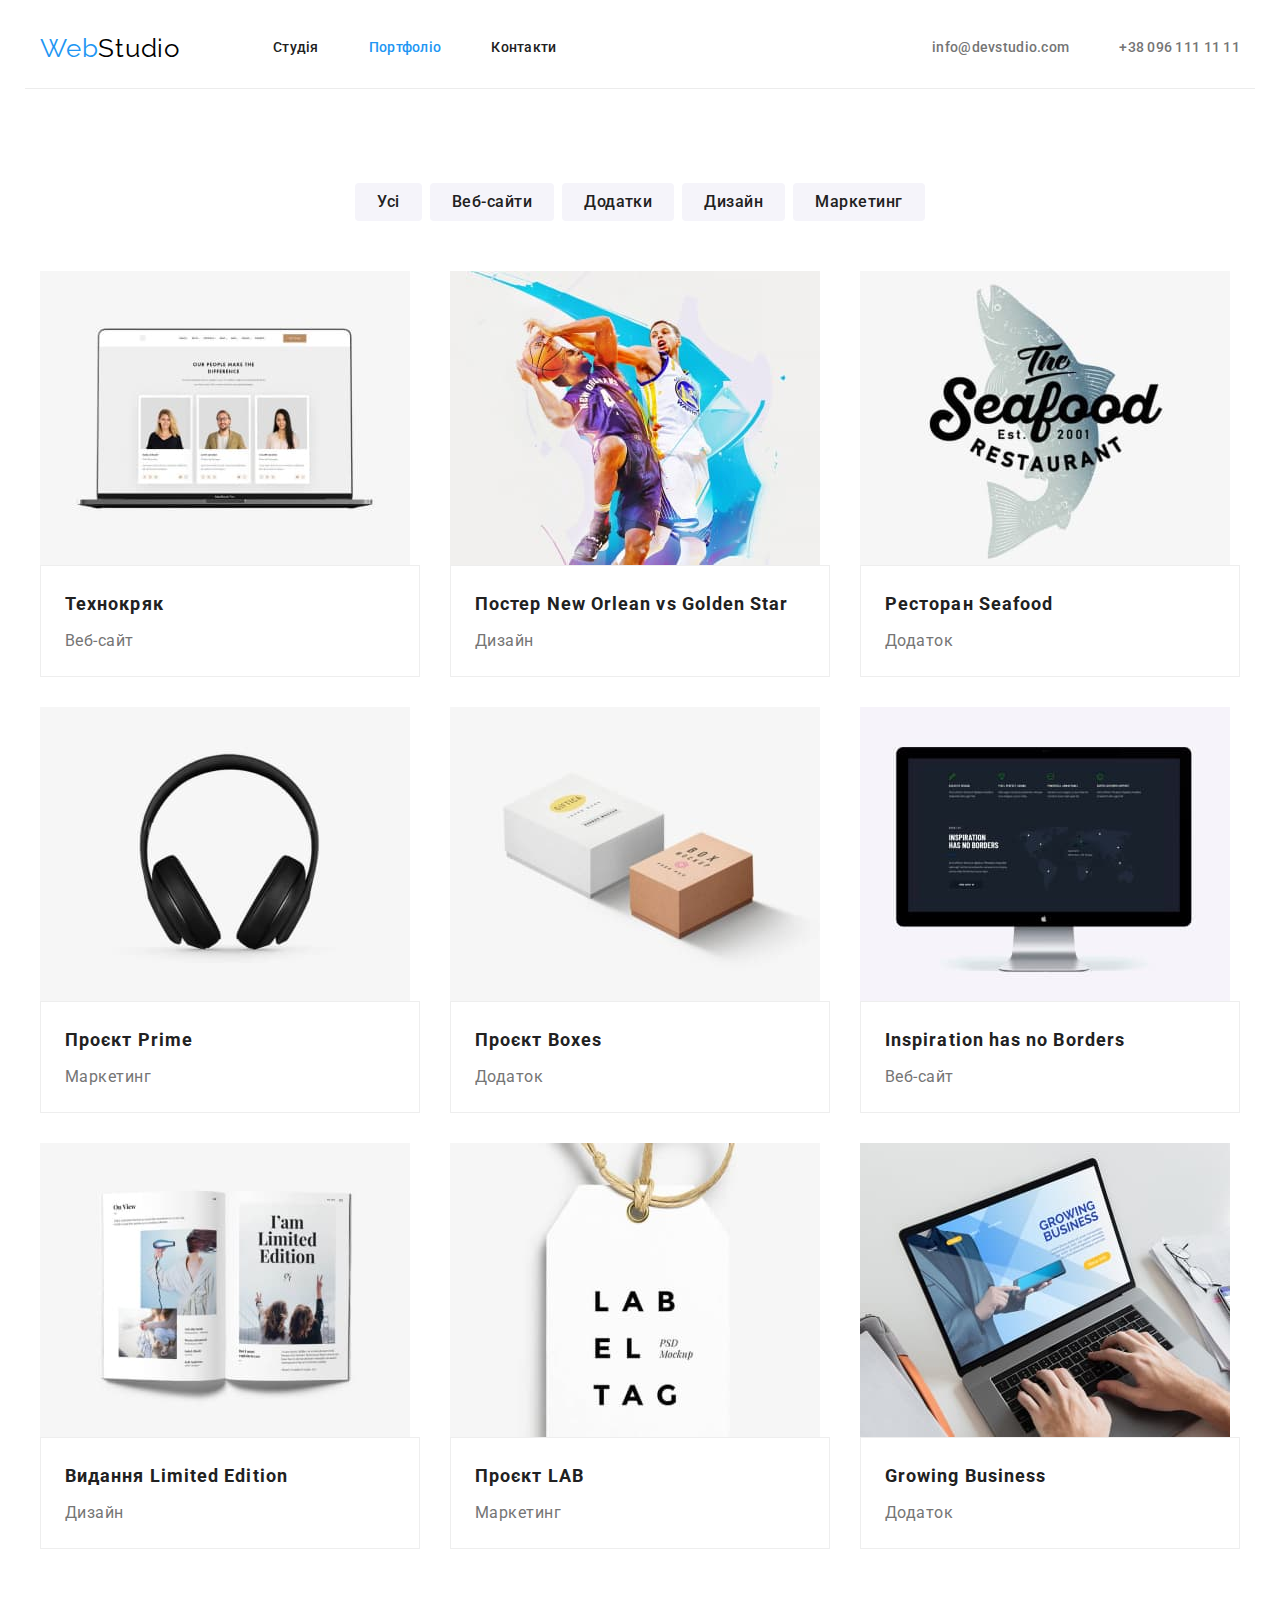
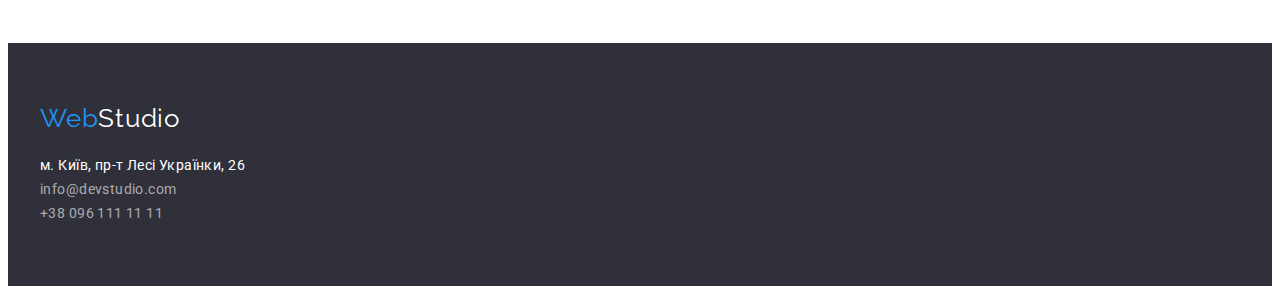
==== commit 3797e608: "Finalizes portfolio" ====
--- a/portfolio.html
+++ b/portfolio.html
@@ -192,7 +192,7 @@
                 width="370"
                 height="294"
               />
-              <div class="portolio-item-description">
+              <div class="portfolio-item-description">
                 <h2 class="portfolio-title">Growing Business</h2>
                 <p class="portfolio-text">Додаток</p>
               </div>
--- a/css/styles.css
+++ b/css/styles.css
@@ -275,6 +275,7 @@
   letter-spacing: 0.03em;
   color: var(--main-color);
 }
+
 .team-member-role {
   font-size: 16px;
   line-height: 1.19;
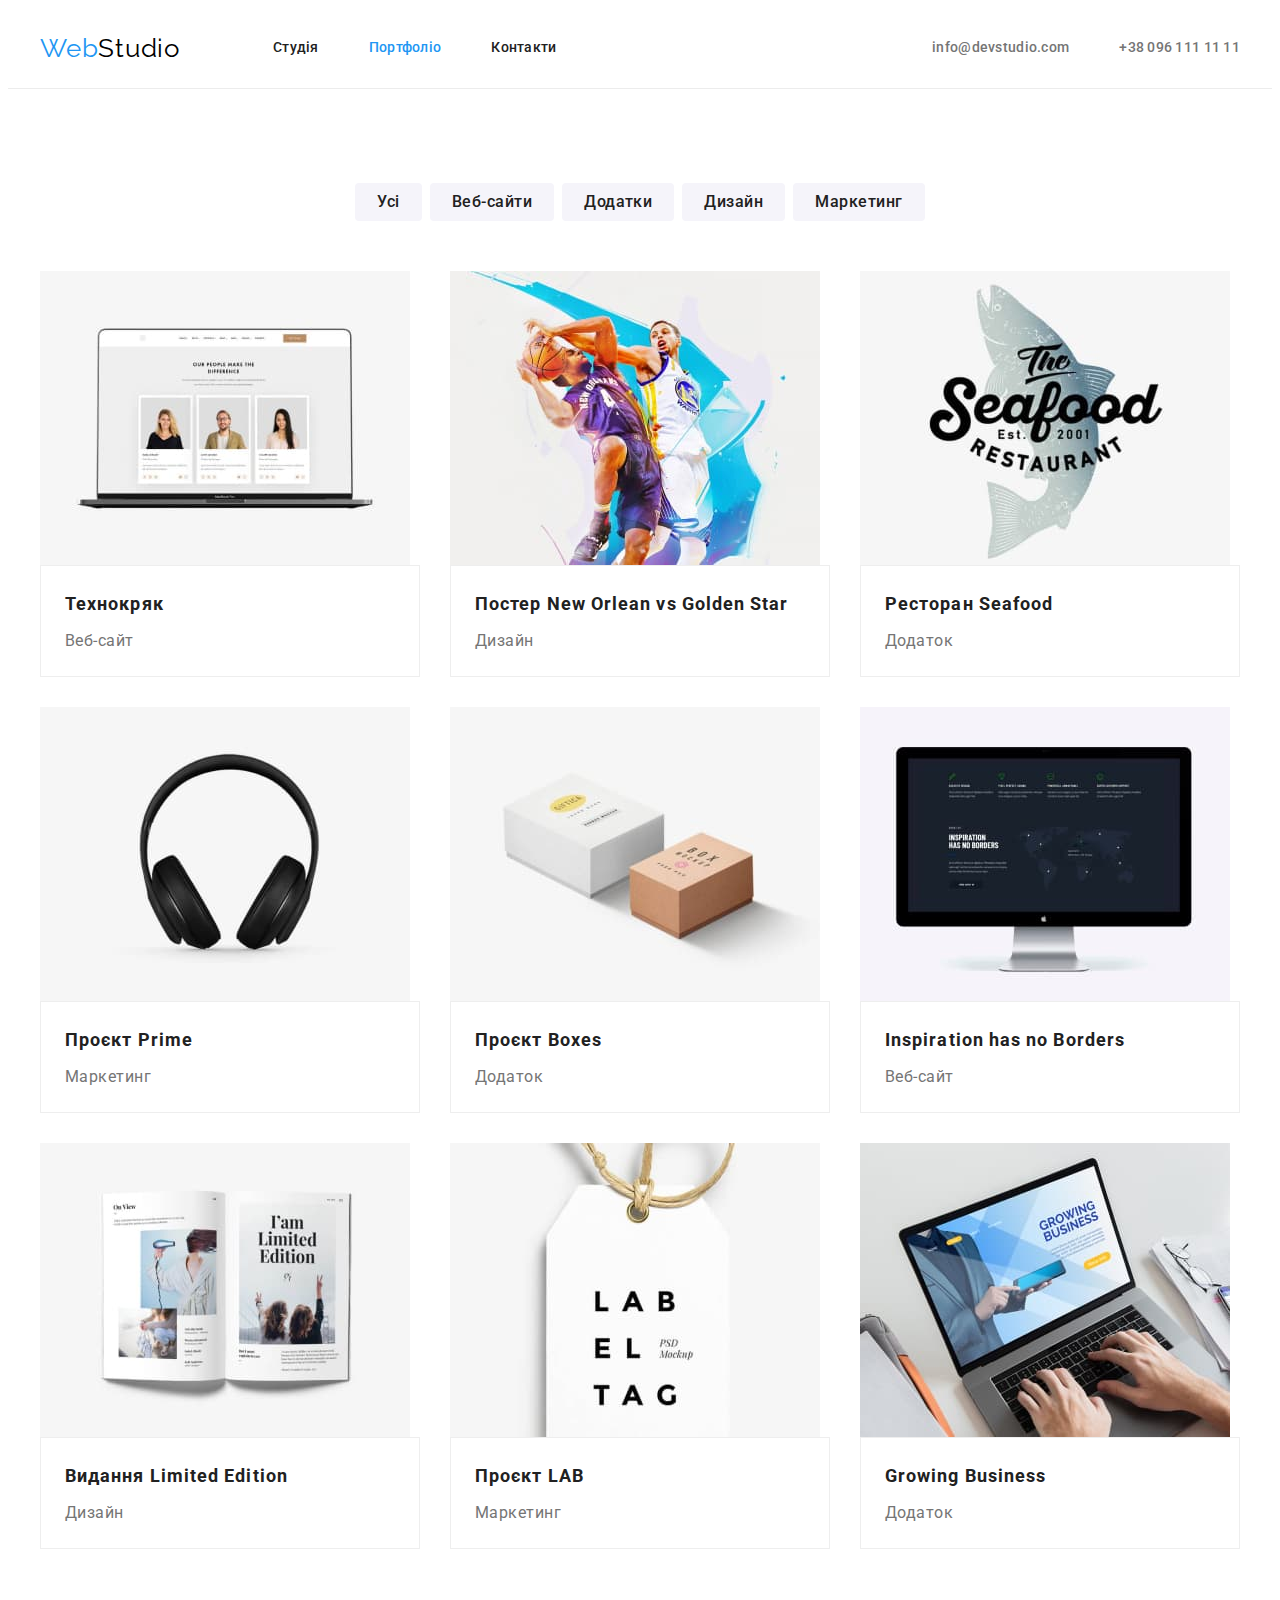
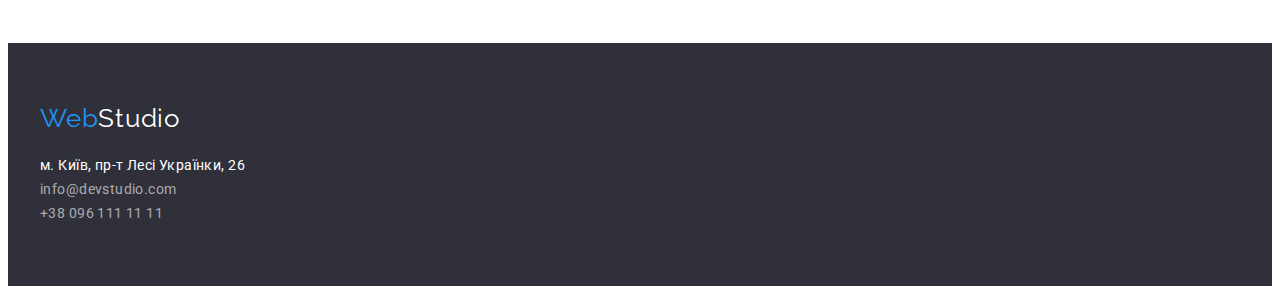
==== commit 8c91b995: "Resolves mentor's comments" ====
--- a/portfolio.html
+++ b/portfolio.html
@@ -22,7 +22,7 @@
   </head>
 
   <body>
-    <header>
+    <header class="header">
       <div class="container header-container">
         <a class="logo link" href="./index.html"
           >Web<span class="secondary-black">Studio</span></a
@@ -79,6 +79,7 @@
         <!-- Portfolio Section -->
         <div class="container">
           <ul class="portfolio-list list">
+            
             <li class="portfolio-item">
               <img
                 src="./images/portfolio1.jpg"
--- a/css/styles.css
+++ b/css/styles.css
@@ -72,10 +72,14 @@
 
 /* -----Header Positioning----- */
 
+.header {
+  border-bottom: 1px solid #ececec;
+}
+
 .header-container {
   display: flex;
   align-items: center;
-  border-bottom: 1px solid #ececec;
+  /* border-bottom: 1px solid #ececec; */
 }
 
 .header-nav {
@@ -243,6 +247,7 @@
 
   background-color: var(--background-light-color);
 }
+
 .team-title {
   margin-bottom: 50px;
 
@@ -260,11 +265,16 @@
 
 .team-item {
   width: calc((100% - 3 * var(--main-gap)) / 4);
-}
+  box-shadow: 0px 1px 3px rgba(0, 0, 0, 0.12), 0px 1px 1px rgba(0, 0, 0, 0.14),
+    0px 2px 1px rgba(0, 0, 0, 0.2);
+  border-radius: 0px 0px 4px 4px;
+
+  background-color: #ffffff;
+  }
 
 .team-item-description {
   padding: 30px;
-}
+ }
 
 .team-member {
   margin-bottom: 10px;
@@ -317,16 +327,6 @@
 
 /* -----Portfolio Items----- */
 
-/* .portfolio-list {
-  display: flex;
-  flex-wrap: wrap;
-  gap: var(--main-gap);
-}
-
-.portfolio-item {
-  width: calc((100% - 2 * var(--main-gap)) / 3);
-} */
-
 .portfolio-list {
   display: flex;
   flex-wrap: wrap;
